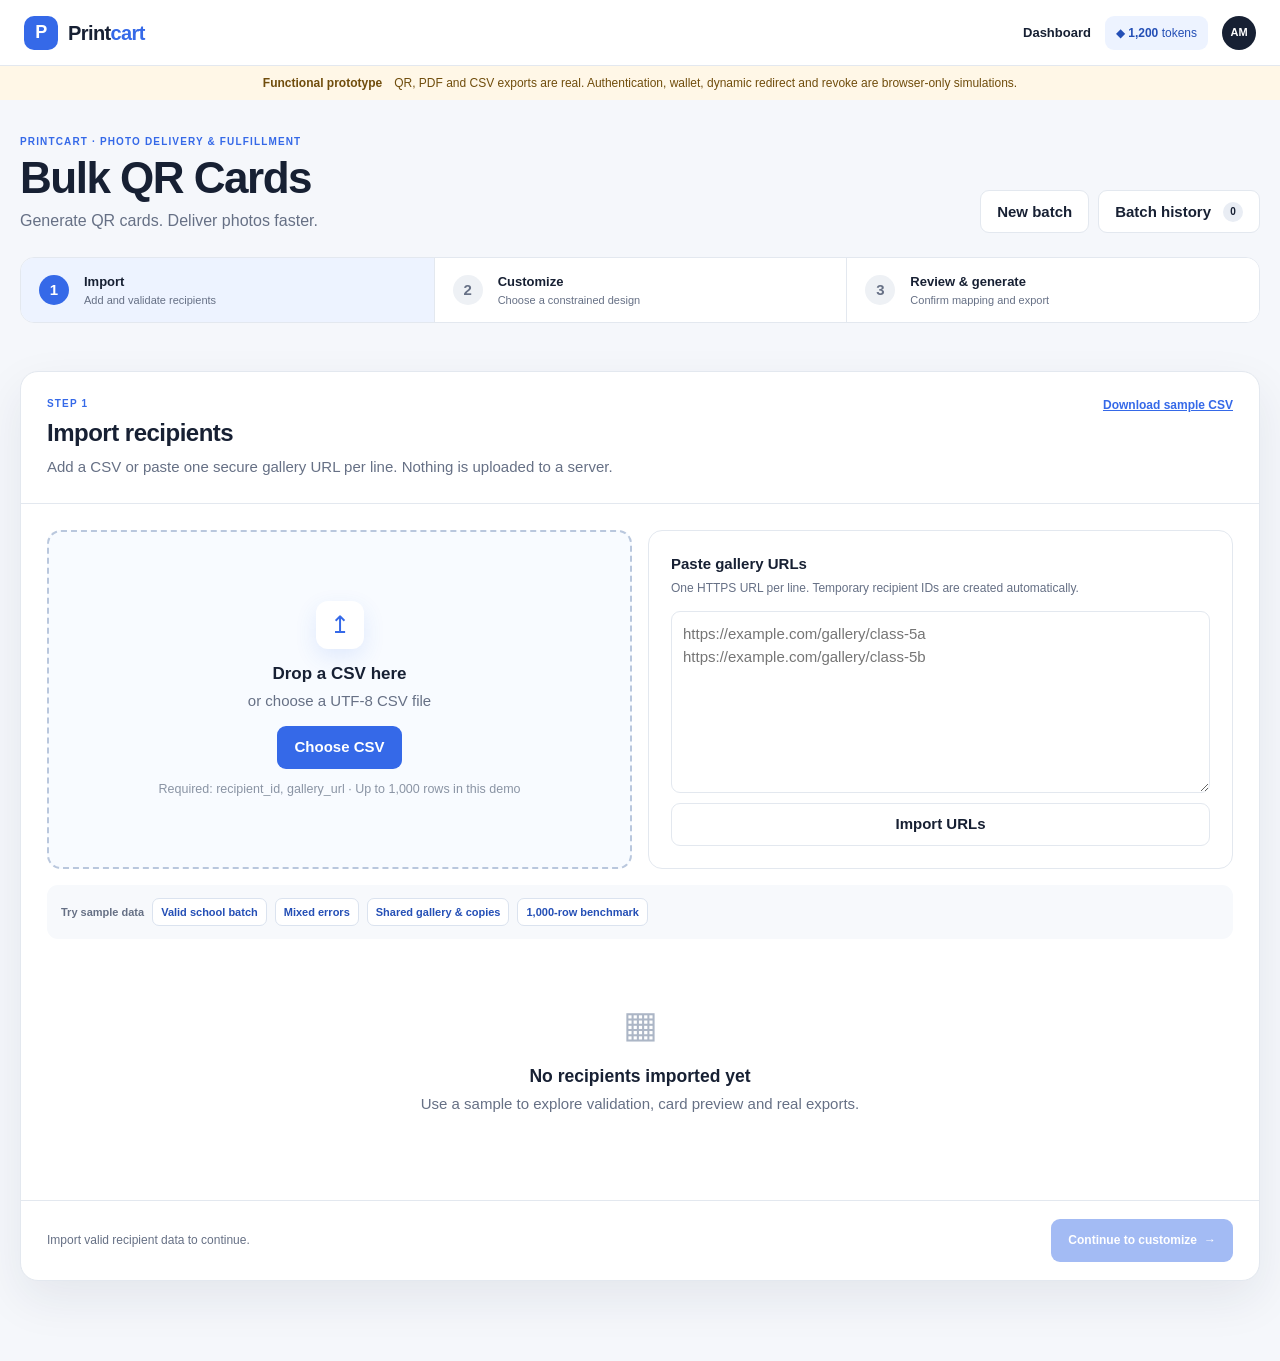
==== bulk-qr-cards/index.html @ 713bd56d "Fix P0 bulk QR export integrity and recovery" ====
<!doctype html>
<html lang="en">
<head>
  <meta charset="utf-8">
  <meta name="viewport" content="width=device-width, initial-scale=1">
  <meta name="description" content="Printcart Bulk QR Cards functional HTML prototype for product usability review.">
  <meta name="robots" content="noindex,nofollow">
  <title>Bulk QR Cards · Printcart</title>
  <link rel="stylesheet" href="app.css">
  <script defer src="vendor/qrcode.js"></script>
  <script defer src="vendor/jspdf.umd.min.js"></script>
  <script defer src="app.js"></script>
</head>
<body>
  <a class="skip-link" href="#workspace">Skip to workspace</a>
  <header class="app-header">
    <a class="brand" href="#" aria-label="Printcart home"><span class="brand-mark">P</span><span>Print<span>cart</span></span></a>
    <nav aria-label="Account navigation">
      <a href="#" class="header-link" id="dashboardLink">Dashboard</a>
      <button class="wallet" id="walletBtn" type="button" aria-describedby="walletHelp"><span aria-hidden="true">◆</span> <strong>1,200</strong> tokens</button>
      <span id="walletHelp" class="sr-only">Demo balance. No tokens are deducted in this prototype.</span>
      <button class="avatar" type="button" aria-label="Demo Printcart account">AM</button>
    </nav>
  </header>

  <div class="demo-banner" role="note"><strong>Functional prototype</strong><span>QR, PDF and CSV exports are real. Authentication, wallet, dynamic redirect and revoke are browser-only simulations.</span></div>

  <main id="workspace" class="page-shell">
    <section class="hero" aria-labelledby="pageTitle">
      <div><p class="eyebrow">PRINTCART · PHOTO DELIVERY &amp; FULFILLMENT</p><h1 id="pageTitle">Bulk QR Cards</h1><p class="tagline">Generate QR cards. Deliver photos faster.</p></div>
      <div class="hero-actions"><button class="btn secondary" id="newBatchBtn" type="button">New batch</button><button class="btn secondary" id="historyBtn" type="button">Batch history <span class="count-badge" id="historyCount">0</span></button></div>
    </section>

    <ol class="stepper" aria-label="Batch workflow">
      <li class="active" data-step="1"><button type="button"><span>1</span><strong>Import</strong><small>Add and validate recipients</small></button></li>
      <li data-step="2"><button type="button"><span>2</span><strong>Customize</strong><small>Choose a constrained design</small></button></li>
      <li data-step="3"><button type="button"><span>3</span><strong>Review &amp; generate</strong><small>Confirm mapping and export</small></button></li>
    </ol>

    <div id="globalStatus" class="status-line" role="status" aria-live="polite"></div>

    <section class="workspace-card" data-panel="1" aria-labelledby="importTitle">
      <div class="section-heading"><div><p class="step-label">STEP 1</p><h2 id="importTitle">Import recipients</h2><p>Add a CSV or paste one secure gallery URL per line. Nothing is uploaded to a server.</p></div><a class="text-link" href="sample_valid.csv" download>Download sample CSV</a></div>

      <div class="import-grid">
        <div class="drop-zone" id="dropZone" tabindex="0" role="button" aria-controls="csvInput" aria-describedby="dropHelp">
          <input id="csvInput" type="file" accept=".csv,text/csv" class="sr-only">
          <span class="upload-icon" aria-hidden="true">↥</span><h3>Drop a CSV here</h3><p id="dropHelp">or choose a UTF-8 CSV file</p><button class="btn primary" id="browseBtn" type="button">Choose CSV</button><small>Required: recipient_id, gallery_url · Up to 1,000 rows in this demo</small>
        </div>
        <div class="paste-box"><label for="urlPaste"><strong>Paste gallery URLs</strong><span>One HTTPS URL per line. Temporary recipient IDs are created automatically.</span></label><textarea id="urlPaste" rows="7" placeholder="https://example.com/gallery/class-5a&#10;https://example.com/gallery/class-5b"></textarea><button class="btn secondary" id="pasteImportBtn" type="button">Import URLs</button></div>
      </div>

      <div class="sample-strip"><span>Try sample data</span><button type="button" data-sample="valid">Valid school batch</button><button type="button" data-sample="errors">Mixed errors</button><button type="button" data-sample="shared">Shared gallery &amp; copies</button><button type="button" data-sample="stress">1,000-row benchmark</button></div>

      <div class="empty-state" id="emptyState"><span aria-hidden="true">▦</span><h3>No recipients imported yet</h3><p>Use a sample to explore validation, card preview and real exports.</p></div>

      <div id="dataArea" hidden>
        <div class="validation-summary" id="validationSummary"></div>
        <div class="table-toolbar"><div class="filter-tabs" role="group" aria-label="Filter recipients"><button class="active" type="button" data-filter="all">All <span id="allCount">0</span></button><button type="button" data-filter="valid">Valid <span id="validCount">0</span></button><button type="button" data-filter="error">Errors <span id="errorCount">0</span></button></div><div><button class="btn compact secondary" id="addRowBtn" type="button">Add row</button><button class="btn compact secondary" id="errorsCsvBtn" type="button" disabled>Download errors CSV</button></div></div>
        <div class="table-scroll"><table class="data-table"><thead><tr><th scope="col">Row</th><th scope="col">Recipient ID</th><th scope="col">Gallery URL</th><th scope="col">Name / group</th><th scope="col">Label</th><th scope="col">Copies</th><th scope="col">Sort</th><th scope="col">Status</th><th scope="col"><span class="sr-only">Actions</span></th></tr></thead><tbody id="recipientRows"></tbody></table></div>
        <p class="table-note" id="rowLimitNote"></p>
      </div>
      <div class="section-actions"><span id="importGate">Import valid recipient data to continue.</span><button class="btn primary" id="toCustomizeBtn" type="button" disabled>Continue to customize <span aria-hidden="true">→</span></button></div>
    </section>

    <section class="workspace-card" data-panel="2" aria-labelledby="customizeTitle" hidden>
      <div class="section-heading"><div><p class="step-label">STEP 2</p><h2 id="customizeTitle">Customize your cards</h2><p>Brand the card while the QR size and four-module quiet zone stay protected.</p></div><button class="text-link" type="button" data-back="1">← Back to import</button></div>
      <div class="customize-layout">
        <div class="controls-column">
          <fieldset><legend>Template</legend><div class="template-grid"><label class="template-option selected"><input type="radio" name="template" value="minimal" checked><span class="template-thumb minimal-thumb">PHOTO<br><b>GALLERY</b><i></i></span><strong>Minimal</strong><small>Clean and universal</small></label><label class="template-option"><input type="radio" name="template" value="branded"><span class="template-thumb branded-thumb"><em>YOUR STUDIO</em><i></i></span><strong>Studio Branded</strong><small>Stronger identity</small></label><label class="template-option"><input type="radio" name="template" value="school"><span class="template-thumb school-thumb"><em>PICTURE DAY</em><i></i></span><strong>School</strong><small>Recipient-first layout</small></label></div></fieldset>
          <div class="form-grid"><label>Studio name<input id="studioName" type="text" maxlength="60" value="Northlight Studio"></label><label>Default card label<input id="defaultLabel" type="text" maxlength="90" value="Scan to view your photos"></label><label>Accent color<input id="accentColor" type="color" value="#3569e8"></label><label>Studio logo<input id="logoInput" type="file" accept="image/png,image/jpeg,image/webp,image/svg+xml"><small>Demo only · shown in preview and PDF</small></label></div>
          <fieldset><legend>Print setup</legend><div class="form-grid"><label>Paper size<select id="paperSize"><option value="a4">A4 · 210 × 297 mm</option><option value="letter">US Letter · 8.5 × 11 in</option></select></label><label>Card grid<select id="gridPreset"><option value="2x4">2 × 4 · 8 cards/page</option><option value="2x5">2 × 5 · 10 cards/page</option><option value="3x4">3 × 4 · 12 cards/page</option></select></label></div></fieldset>
          <div class="safety-note"><span aria-hidden="true">⌁</span><div><strong>QR safety zone locked</strong><p>Black-on-white QR, no decorative overlay, with at least four modules of quiet space.</p></div></div>
        </div>
        <aside class="preview-panel"><div class="preview-heading"><div><span>LIVE CARD PREVIEW</span><strong id="previewIdentity">First valid recipient</strong></div><button class="text-link" id="nextPreviewBtn" type="button">Next recipient</button></div><div id="cardPreview" class="qr-card template-minimal"><div class="card-accent"></div><div class="studio-lockup"><img id="logoPreview" alt="" hidden><span class="studio-mark" aria-hidden="true">N</span><strong id="studioPreview">Northlight Studio</strong></div><div class="card-copy"><p id="cardKicker">PHOTO GALLERY</p><h3 id="cardLabelPreview">Scan to view your photos</h3><p id="recipientPreview">Recipient name</p></div><div class="qr-lock"><canvas id="qrCanvas" width="220" height="220" aria-label="Scannable QR code preview"></canvas></div><p class="scan-copy">SCAN TO OPEN GALLERY</p><div class="quiet-zone-badge">4-module quiet zone</div></div><p class="preview-url" id="previewUrl"></p><div class="warning-inline" id="longLabelWarning" hidden><strong>Long-label check</strong><span>This label may wrap too tightly. Shorten it before export.</span></div></aside>
      </div>
      <div class="section-actions"><span>Changes update the real QR preview immediately.</span><button class="btn primary" id="toReviewBtn" type="button">Review batch <span aria-hidden="true">→</span></button></div>
    </section>

    <section class="workspace-card" data-panel="3" aria-labelledby="reviewTitle" hidden>
      <div class="section-heading"><div><p class="step-label">STEP 3</p><h2 id="reviewTitle">Review and generate</h2><p>Check recipient mapping, card edges and physical sheet positions before exporting.</p></div><button class="text-link" type="button" data-back="2">← Back to customize</button></div>
      <div class="review-layout">
        <div class="review-preview"><div class="preview-tabs" role="tablist"><button id="cardTab" role="tab" aria-selected="true" aria-controls="cardReviewPanel">Card preview</button><button id="sheetTab" role="tab" aria-selected="false" aria-controls="sheetReviewPanel">Print sheet</button></div><div id="cardReviewPanel" role="tabpanel" aria-labelledby="cardTab"><div class="review-tools"><label>Check card<select id="reviewRecipient"><option value="first">First recipient</option><option value="last">Last recipient</option><option value="longest">Longest label</option></select></label><span id="reviewPosition"></span></div><div id="reviewCardHost"></div></div><div id="sheetReviewPanel" role="tabpanel" aria-labelledby="sheetTab" hidden><div class="review-tools"><label>Preview page<select id="pageSelect"></select></label><span id="sheetPosition"></span></div><div class="paper-stage"><div id="paperPreview" class="paper a4"></div></div></div></div>
        <aside class="summary-panel"><h3>Batch summary</h3><dl><div><dt>Valid recipients</dt><dd id="summaryRecipients">0</dd></div><div><dt>Physical cards</dt><dd id="summaryCards">0</dd></div><div><dt>Pages</dt><dd id="summaryPages">0</dd></div><div><dt>Paper / grid</dt><dd id="summaryPaper">A4 · 2 × 4</dd></div><div><dt>Blocking errors</dt><dd id="summaryErrors">0</dd></div></dl><div class="mapping-check"><strong><span aria-hidden="true">✓</span> Mapping position check</strong><p>PDF and CSV use one shared layout calculation for page, row and column.</p></div><div class="price-box"><span>Estimated export cost</span><strong id="tokenEstimate">25 demo tokens</strong><small>Preview and validation are free. No real tokens are deducted.</small></div><label class="confirm-check"><input id="confirmMapping" type="checkbox"><span>I reviewed the output and recipient mapping.</span></label><button class="btn primary full" id="generateBtn" type="button" disabled>Generate PDF &amp; mapping</button><button class="btn secondary full" id="insufficientBtn" type="button">Simulate insufficient balance</button></aside>
      </div>
    </section>

    <section class="workspace-card" id="resultPanel" aria-labelledby="resultTitle" hidden>
      <div class="success-hero"><span aria-hidden="true">✓</span><div><p class="step-label">EXPORT COMPLETED</p><h2 id="resultTitle">Your QR cards are ready</h2><p id="resultMeta"></p></div></div><div class="result-actions"><button class="btn primary" id="downloadPdfBtn" type="button">Download print PDF</button><button class="btn secondary" id="downloadMappingBtn" type="button">Download mapping CSV</button><button class="btn secondary" id="reprintBtn" type="button">Reprint same export</button><button class="btn secondary" id="viewHistoryBtn" type="button">View batch history</button></div><div class="result-note"><strong>Direct URL prototype limitation</strong><p>The printed QR contains the gallery URL itself. Changing or revoking a card in browser storage cannot change an already printed QR. Production requires an opaque Printcart <code>/q/{token}</code> redirect service.</p></div>
    </section>

    <section class="workspace-card" id="historyPanel" aria-labelledby="historyTitle" hidden>
      <div class="section-heading"><div><p class="step-label">LOCAL DEMO DATA</p><h2 id="historyTitle">Batch history</h2><p>Saved only in this browser. Dynamic destination, revoke and audit behavior require backend enforcement in production.</p></div><button class="text-link" id="closeHistoryBtn" type="button">Close history</button></div><div id="historyEmpty" class="empty-state"><span aria-hidden="true">◷</span><h3>No generated batches</h3><p>Complete an export to create a browser-local history record.</p></div><div id="historyList" class="history-list"></div><div id="historyDetail" hidden></div>
    </section>
  </main>

  <dialog id="generateDialog"><form method="dialog" class="dialog-card"><button class="dialog-close" id="dialogCloseBtn" type="button" aria-label="Close">×</button><p class="step-label">SIMULATED COST CONFIRMATION</p><h2>Generate this batch?</h2><dl><div><dt>Physical cards</dt><dd id="dialogCards">0</dd></div><div><dt>Estimated cost</dt><dd id="dialogCost">25 demo tokens</dd></div><div><dt>Demo wallet</dt><dd>1,200 tokens</dd></div></dl><p>No token is charged. Production must call an idempotent wallet ledger only after explicit confirmation.</p><div class="generation-progress" id="generationProgress" aria-live="polite" hidden><div><strong id="progressLabel">Preparing export…</strong><span id="progressCount">0 / 0</span></div><progress id="progressBar" max="1" value="0"></progress></div><p class="dialog-error" id="dialogError" role="alert" aria-live="assertive" hidden></p><div class="dialog-actions"><button class="btn secondary" id="cancelGenerateBtn" type="button">Cancel</button><button class="btn primary" id="confirmGenerateBtn" value="default" type="button">Confirm &amp; generate</button></div></form></dialog>

  <dialog id="walletDialog"><form method="dialog" class="dialog-card"><button class="dialog-close" value="cancel" aria-label="Close">×</button><p class="step-label">DEMO ONLY</p><h2>Shared Token Wallet</h2><p>This balance is a visual placeholder for the existing Printcart wallet. The prototype never deducts tokens.</p><button class="btn primary full" value="cancel">Got it</button></form></dialog>
  <div class="toast" id="toast" role="status" aria-live="polite"></div>
</body>
</html>
---- bulk-qr-cards/app.css ----
:root{--blue:#3569e8;--blue-dark:#244fb6;--blue-soft:#edf3ff;--ink:#172033;--muted:#667085;--line:#e3e8ef;--canvas:#f5f7fb;--white:#fff;--green:#16794f;--green-soft:#eaf8f1;--amber:#96630c;--amber-soft:#fff7e6;--red:#b33b43;--red-soft:#fff0f1;--shadow:0 18px 48px rgba(24,36,59,.08);--radius:18px;--font:Inter,"Segoe UI",Arial,sans-serif}
*{box-sizing:border-box}html{scroll-behavior:smooth}body{margin:0;background:var(--canvas);color:var(--ink);font:15px/1.5 var(--font);-webkit-font-smoothing:antialiased}button,input,select,textarea{font:inherit}button{cursor:pointer}button:disabled{cursor:not-allowed;opacity:.45}a{color:inherit}h1,h2,h3,p{margin:0}fieldset{margin:0;padding:0;border:0}legend{margin-bottom:12px;font-size:13px;font-weight:800}.sr-only{position:absolute;width:1px;height:1px;padding:0;margin:-1px;overflow:hidden;clip:rect(0,0,0,0);white-space:nowrap;border:0}[hidden]{display:none!important}:focus-visible{outline:3px solid rgba(53,105,232,.3);outline-offset:3px}.skip-link{position:fixed;left:14px;top:-50px;z-index:100;padding:10px 14px;border-radius:8px;background:#111;color:#fff}.skip-link:focus{top:14px}
.app-header{height:66px;display:flex;align-items:center;justify-content:space-between;padding:0 max(24px,calc((100vw - 1380px)/2));border-bottom:1px solid var(--line);background:#fff}.brand{display:flex;align-items:center;gap:10px;text-decoration:none;font-size:20px;font-weight:850;letter-spacing:-.6px}.brand>span:last-child span{color:var(--blue)}.brand-mark{display:grid;place-items:center;width:34px;height:34px;border-radius:10px;background:var(--blue);color:#fff;font-size:18px}.app-header nav{display:flex;align-items:center;gap:14px}.header-link{font-size:13px;font-weight:700;text-decoration:none}.wallet{padding:8px 11px;border:0;border-radius:9px;background:var(--blue-soft);color:var(--blue-dark);font-size:12px}.avatar{display:grid;place-items:center;width:34px;height:34px;border:0;border-radius:50%;background:var(--ink);color:#fff;font-size:11px;font-weight:800}.demo-banner{display:flex;justify-content:center;gap:12px;padding:8px 20px;background:#fff7e7;color:#704d0c;font-size:12px}.demo-banner strong{white-space:nowrap}.page-shell{width:min(1380px,calc(100% - 40px));margin:0 auto;padding:34px 0 80px}.hero{display:flex;align-items:flex-end;justify-content:space-between;gap:24px;margin-bottom:24px}.eyebrow,.step-label{color:var(--blue);font-size:10px;font-weight:850;letter-spacing:1.15px}.hero h1{margin-top:5px;font-size:clamp(30px,4vw,44px);line-height:1.1;letter-spacing:-1.5px}.tagline{margin-top:7px;color:var(--muted);font-size:16px}.hero-actions{display:flex;gap:9px}.count-badge{display:inline-grid;place-items:center;min-width:20px;height:20px;margin-left:5px;padding:0 5px;border-radius:10px;background:#e9edf4;font-size:10px}
.stepper{display:grid;grid-template-columns:repeat(3,1fr);gap:0;margin:0 0 18px;padding:0;overflow:hidden;border:1px solid var(--line);border-radius:14px;background:#fff;list-style:none}.stepper li{position:relative}.stepper li+li{border-left:1px solid var(--line)}.stepper button{width:100%;display:grid;grid-template-columns:34px 1fr;grid-template-rows:auto auto;column-gap:11px;padding:14px 18px;border:0;background:#fff;text-align:left;color:var(--muted)}.stepper button>span{grid-row:1/3;align-self:center;display:grid;place-items:center;width:30px;height:30px;border-radius:50%;background:#eef1f5;font-weight:850}.stepper strong{color:var(--ink);font-size:13px}.stepper small{font-size:11px}.stepper li.active button{background:var(--blue-soft)}.stepper li.active button>span{background:var(--blue);color:#fff}.stepper li.complete button>span{background:var(--green);color:#fff}.status-line{min-height:22px;margin-bottom:8px;color:var(--muted);font-size:12px}.workspace-card{overflow:hidden;border:1px solid var(--line);border-radius:var(--radius);background:#fff;box-shadow:var(--shadow)}.section-heading{display:flex;align-items:flex-start;justify-content:space-between;gap:24px;padding:24px 26px;border-bottom:1px solid var(--line)}.section-heading h2{margin:4px 0 5px;font-size:24px;letter-spacing:-.5px}.section-heading p:last-child{color:var(--muted)}.text-link{padding:0;border:0;background:transparent;color:var(--blue);font-size:12px;font-weight:750;white-space:nowrap}.btn{display:inline-flex;align-items:center;justify-content:center;gap:7px;min-height:43px;padding:9px 16px;border:1px solid transparent;border-radius:9px;font-weight:760}.btn.primary{background:var(--blue);color:#fff}.btn.primary:hover{background:var(--blue-dark)}.btn.secondary{border-color:var(--line);background:#fff;color:var(--ink)}.btn.secondary:hover{background:#f8fafc}.btn.compact{min-height:34px;padding:6px 10px;font-size:11px}.btn.full{width:100%;margin-top:10px}.section-actions{display:flex;align-items:center;justify-content:space-between;gap:18px;margin-top:26px;padding:18px 26px;border-top:1px solid var(--line);color:var(--muted);font-size:12px}
.import-grid{display:grid;grid-template-columns:1fr 1fr;gap:16px;padding:26px 26px 16px}.drop-zone{min-height:245px;display:flex;flex-direction:column;align-items:center;justify-content:center;padding:24px;border:2px dashed #b9c7dd;border-radius:14px;background:#f8fbff;text-align:center;transition:.2s}.drop-zone.drag{border-color:var(--blue);background:var(--blue-soft)}.upload-icon{display:grid;place-items:center;width:48px;height:48px;margin-bottom:12px;border-radius:12px;background:#fff;color:var(--blue);box-shadow:0 8px 22px rgba(53,105,232,.12);font-size:24px}.drop-zone h3{font-size:17px}.drop-zone p{margin:4px 0 13px;color:var(--muted)}.drop-zone small{margin-top:11px;color:#8a94a4}.paste-box{display:flex;flex-direction:column;padding:22px;border:1px solid var(--line);border-radius:14px}.paste-box label strong,.paste-box label span{display:block}.paste-box label span{margin-top:4px;color:var(--muted);font-size:12px}.paste-box textarea{width:100%;flex:1;min-height:130px;margin:14px 0 10px;padding:11px;border:1px solid var(--line);border-radius:9px;resize:vertical}.sample-strip{display:flex;align-items:center;gap:8px;flex-wrap:wrap;margin:0 26px;padding:13px 14px;border-radius:11px;background:#f7f9fc;color:var(--muted);font-size:11px}.sample-strip span{font-weight:800}.sample-strip button{padding:5px 8px;border:1px solid #dbe3ef;border-radius:7px;background:#fff;color:var(--blue-dark);font-weight:700}.empty-state{padding:58px 24px;text-align:center;color:var(--muted)}.empty-state>span{display:block;font-size:37px;color:#acb6c6}.empty-state h3{margin-top:10px;color:var(--ink)}.empty-state p{margin-top:4px}.validation-summary{display:grid;grid-template-columns:repeat(4,1fr);gap:10px;padding:24px 26px 12px}.summary-tile{padding:13px 15px;border:1px solid var(--line);border-radius:11px}.summary-tile span{display:block;color:var(--muted);font-size:10px;text-transform:uppercase;font-weight:800;letter-spacing:.6px}.summary-tile strong{display:block;margin-top:2px;font-size:21px}.summary-tile.good strong{color:var(--green)}.summary-tile.bad strong{color:var(--red)}.table-toolbar{display:flex;align-items:center;justify-content:space-between;gap:15px;padding:10px 26px}.filter-tabs{display:flex;padding:3px;border-radius:9px;background:#eef2f7}.filter-tabs button{padding:6px 9px;border:0;border-radius:7px;background:transparent;color:var(--muted);font-size:11px;font-weight:750}.filter-tabs button.active{background:#fff;color:var(--ink);box-shadow:0 2px 8px rgba(25,36,58,.08)}.table-scroll{margin:0 26px;overflow:auto;border:1px solid var(--line);border-radius:11px}.data-table{width:100%;min-width:1120px;border-collapse:collapse}.data-table th,.data-table td{padding:9px 10px;border-bottom:1px solid var(--line);text-align:left;vertical-align:top}.data-table th{background:#fafbfc;color:#7c8797;font-size:9px;text-transform:uppercase;letter-spacing:.6px}.data-table td{font-size:11px}.data-table tr:last-child td{border-bottom:0}.data-table input{width:100%;min-width:64px;padding:7px;border:1px solid transparent;border-radius:6px;background:transparent}.data-table input:hover,.data-table input:focus{border-color:#c9d5e6;background:#fff}.data-table input.invalid{border-color:#e8a4a8;background:var(--red-soft)}.cell-error{display:block;margin:3px 6px 0;color:var(--red);font-size:9px}.row-number{color:#8b95a4}.row-name{display:grid;gap:5px}.status-badge{display:inline-flex;align-items:center;gap:4px;padding:4px 7px;border-radius:20px;font-size:9px;font-weight:850}.status-badge.valid{background:var(--green-soft);color:var(--green)}.status-badge.error{background:var(--red-soft);color:var(--red)}.icon-btn{width:30px;height:30px;border:0;border-radius:7px;background:transparent;color:#7d8797}.icon-btn:hover{background:var(--red-soft);color:var(--red)}.table-note{padding:9px 26px 0;color:var(--muted);font-size:10px}
.customize-layout{display:grid;grid-template-columns:minmax(0,1.08fr) minmax(360px,.92fr);gap:30px;padding:26px}.controls-column{display:grid;gap:28px}.template-grid{display:grid;grid-template-columns:repeat(3,1fr);gap:10px}.template-option{display:flex;flex-direction:column;padding:10px;border:2px solid var(--line);border-radius:12px;cursor:pointer}.template-option:has(input:checked),.template-option.selected{border-color:var(--blue);background:var(--blue-soft)}.template-option input{position:absolute;opacity:0}.template-option strong{margin-top:9px;font-size:12px}.template-option small{color:var(--muted);font-size:10px}.template-thumb{position:relative;height:94px;overflow:hidden;padding:14px;border-radius:7px;background:#fff;box-shadow:inset 0 0 0 1px #dfe5ed;font-size:10px;letter-spacing:1px}.template-thumb i{position:absolute;right:12px;bottom:12px;width:38px;height:38px;background:repeating-conic-gradient(#111 0 25%,#fff 0 50%) 0/8px 8px}.branded-thumb{background:#1c2d4d;color:#fff}.branded-thumb:before{content:"";position:absolute;inset:0 auto 0 0;width:7px;background:#3569e8}.school-thumb{background:#fff5da;color:#253150}.school-thumb:before{content:"2026";position:absolute;right:12px;top:12px;font-weight:850}.form-grid{display:grid;grid-template-columns:1fr 1fr;gap:13px}.form-grid label{display:flex;flex-direction:column;gap:6px;color:#596579;font-size:11px;font-weight:750}.form-grid input:not([type=color]),.form-grid select{width:100%;height:41px;padding:8px 10px;border:1px solid var(--line);border-radius:8px;background:#fff}.form-grid input[type=color]{width:100%;height:41px;padding:3px;border:1px solid var(--line);border-radius:8px;background:#fff}.form-grid input[type=file]{padding:8px 0;font-size:10px}.form-grid small{font-weight:500}.safety-note{display:flex;gap:11px;padding:13px;border:1px solid #cbd9f0;border-radius:10px;background:var(--blue-soft)}.safety-note>span{color:var(--blue);font-size:22px}.safety-note strong{font-size:12px}.safety-note p{margin-top:2px;color:var(--muted);font-size:10px}.preview-panel{padding:16px;border:1px solid var(--line);border-radius:14px;background:#f6f8fb}.preview-heading{display:flex;justify-content:space-between;align-items:center;margin-bottom:14px}.preview-heading span,.preview-heading strong{display:block}.preview-heading span{color:var(--muted);font-size:9px;font-weight:800;letter-spacing:.7px}.preview-heading strong{margin-top:2px;font-size:12px}.qr-card{--accent:#3569e8;position:relative;width:min(100%,480px);aspect-ratio:1.58;margin:auto;overflow:hidden;border:1px solid #dce2ea;border-radius:9px;background:#fff;box-shadow:0 14px 34px rgba(25,38,63,.12)}.card-accent{position:absolute;background:var(--accent)}.studio-lockup{position:absolute;left:7%;top:8%;display:flex;align-items:center;gap:7px;max-width:53%}.studio-lockup img,.studio-mark{width:24px;height:24px;object-fit:contain}.studio-mark{display:grid;place-items:center;border-radius:7px;background:var(--accent);color:#fff;font-size:10px}.studio-lockup strong{overflow:hidden;text-overflow:ellipsis;white-space:nowrap;font-size:10px}.card-copy{position:absolute;left:7%;top:35%;width:50%}.card-copy>p:first-child{color:var(--accent);font-size:7px;font-weight:850;letter-spacing:1.3px}.card-copy h3{margin-top:7px;font-size:clamp(13px,2vw,20px);line-height:1.12;letter-spacing:-.4px}.card-copy>p:last-child{margin-top:9px;color:var(--muted);font-size:9px}.qr-lock{position:absolute;right:6%;top:20%;display:grid;place-items:center;width:31%;aspect-ratio:1;padding:5%;background:#fff}.qr-lock canvas{width:100%!important;height:100%!important}.scan-copy{position:absolute;right:6%;top:73%;width:31%;text-align:center;font-size:6px;font-weight:850;letter-spacing:.8px}.quiet-zone-badge{position:absolute;right:6%;bottom:5%;padding:3px 6px;border-radius:4px;background:#edf1f6;color:#667085;font-size:6px}.template-minimal .card-accent{left:0;bottom:0;width:100%;height:5px}.template-branded{background:#172844;color:#fff}.template-branded .card-accent{left:0;top:0;width:8px;height:100%}.template-branded .studio-mark{background:#fff;color:var(--accent)}.template-branded .card-copy>p:last-child{color:#c3ccdc}.template-branded .quiet-zone-badge{background:#263a5e;color:#d7dfec}.template-school{background:#fff8e7}.template-school .card-accent{left:0;top:0;width:100%;height:8px}.template-school:after{content:"PICTURE DAY · 2026";position:absolute;left:7%;bottom:8%;color:var(--accent);font-size:7px;font-weight:850;letter-spacing:1px}.preview-url{max-width:480px;margin:10px auto 0;overflow:hidden;text-overflow:ellipsis;white-space:nowrap;color:var(--muted);font-size:9px;text-align:center}.warning-inline{display:flex;gap:8px;max-width:480px;margin:10px auto 0;padding:9px;border-radius:8px;background:var(--amber-soft);color:var(--amber);font-size:10px}.warning-inline strong{white-space:nowrap}
.review-layout{display:grid;grid-template-columns:minmax(0,1.35fr) minmax(300px,.65fr);gap:22px;padding:26px}.review-preview{min-width:0;border:1px solid var(--line);border-radius:14px}.preview-tabs{display:flex;border-bottom:1px solid var(--line)}.preview-tabs button{padding:13px 16px;border:0;border-bottom:2px solid transparent;background:#fff;color:var(--muted);font-size:12px;font-weight:750}.preview-tabs button[aria-selected=true]{border-color:var(--blue);color:var(--blue)}.review-tools{display:flex;align-items:center;justify-content:space-between;gap:15px;padding:13px 16px;background:#fafbfc;color:var(--muted);font-size:10px}.review-tools label{display:flex;align-items:center;gap:8px;font-weight:750}.review-tools select{padding:6px 8px;border:1px solid var(--line);border-radius:7px;background:#fff}.review-preview .qr-card{width:min(500px,88%);margin:28px auto}.paper-stage{padding:20px;overflow:auto;background:#e9edf3}.paper{display:grid;gap:2%;width:min(620px,90%);margin:auto;padding:3%;background:#fff;box-shadow:0 10px 30px rgba(24,34,55,.17)}.paper.a4{aspect-ratio:210/297}.paper.letter{aspect-ratio:215.9/279.4}.paper-card{position:relative;overflow:hidden;border:1px dashed #9ca8b8;background:#fff}.paper-card strong{position:absolute;left:7%;top:15%;max-width:50%;font-size:6px;line-height:1.1}.paper-card canvas{position:absolute;right:7%;top:14%;width:34%!important;height:auto!important}.paper-card small{position:absolute;left:7%;bottom:12%;max-width:55%;overflow:hidden;text-overflow:ellipsis;white-space:nowrap;color:#7c8797;font-size:4px}.paper-card em{position:absolute;right:4px;bottom:3px;color:#8591a2;font-size:4px;font-style:normal}.summary-panel{padding:20px;border:1px solid var(--line);border-radius:14px;align-self:start}.summary-panel h3{font-size:16px}.summary-panel dl{margin:14px 0}.summary-panel dl div{display:flex;justify-content:space-between;gap:12px;padding:9px 0;border-bottom:1px solid var(--line)}.summary-panel dt{color:var(--muted);font-size:11px}.summary-panel dd{margin:0;font-size:11px;font-weight:800}.mapping-check{padding:11px;border-radius:9px;background:var(--green-soft);color:var(--green)}.mapping-check strong{font-size:11px}.mapping-check p{margin-top:3px;color:#497461;font-size:9px}.price-box{margin-top:11px;padding:13px;border:1px solid var(--line);border-radius:9px}.price-box span,.price-box strong,.price-box small{display:block}.price-box span{color:var(--muted);font-size:10px}.price-box strong{margin-top:3px}.price-box small{margin-top:3px;color:var(--muted);font-size:9px}.confirm-check{display:flex;gap:8px;margin-top:13px;color:#4f5c70;font-size:10px}.confirm-check input{margin-top:2px}
.success-hero{display:flex;align-items:center;gap:16px;padding:28px 30px;background:var(--green-soft)}.success-hero>span{display:grid;place-items:center;width:48px;height:48px;border-radius:50%;background:var(--green);color:#fff;font-size:23px}.success-hero h2{margin-top:4px}.success-hero p:last-child{margin-top:3px;color:#527463}.result-actions{display:flex;gap:9px;flex-wrap:wrap;padding:24px 30px}.result-note{margin:0 30px 28px;padding:13px;border-radius:9px;background:var(--amber-soft);color:var(--amber);font-size:11px}.result-note p{margin-top:3px}.history-list{display:grid;gap:10px;padding:24px}.history-item{display:grid;grid-template-columns:1.2fr repeat(3,.55fr) auto;align-items:center;gap:13px;padding:14px;border:1px solid var(--line);border-radius:11px}.history-item span,.history-item strong,.history-item small{display:block}.history-item small{color:var(--muted)}.history-item .status-badge{display:inline-flex;width:max-content;margin-top:5px}.history-actions{display:flex;gap:6px}.history-detail{margin:0 24px 24px;padding:18px;border:1px solid var(--line);border-radius:12px}.history-detail-head{display:flex;justify-content:space-between;gap:15px}.history-search{display:flex;gap:7px;margin:14px 0}.history-search input{flex:1;padding:8px 10px;border:1px solid var(--line);border-radius:8px}.card-record{display:grid;grid-template-columns:1fr 1.4fr auto;gap:10px;align-items:center;padding:10px;border-top:1px solid var(--line);font-size:10px}.card-record input{width:100%;padding:7px;border:1px solid var(--line);border-radius:7px}.record-actions{display:flex;gap:5px}.audit-list{margin:16px 0 0;padding:0;list-style:none}.audit-list li{padding:7px 0;border-top:1px solid var(--line);color:var(--muted);font-size:9px}
dialog{width:min(520px,calc(100% - 30px));padding:0;border:0;border-radius:16px;box-shadow:0 30px 90px rgba(10,20,40,.32)}dialog::backdrop{background:rgba(16,25,43,.55)}.dialog-card{position:relative;padding:25px}.dialog-card h2{margin:4px 0 7px}.dialog-card>p:not(.step-label){color:var(--muted)}.dialog-card>p.dialog-error{margin:14px 0 0;padding:11px 13px;border:1px solid #f2b8b5;border-radius:9px;background:#fff1f0;color:var(--red);font-weight:700}.dialog-close{position:absolute;right:13px;top:12px;width:32px;height:32px;border:0;border-radius:50%;background:#eef1f5;font-size:20px}.dialog-card dl{margin:18px 0}.dialog-card dl div{display:flex;justify-content:space-between;padding:9px 0;border-bottom:1px solid var(--line)}.dialog-card dd{margin:0;font-weight:800}.generation-progress{margin-top:16px;padding:12px 13px;border:1px solid #cbd9f0;border-radius:9px;background:var(--blue-soft)}.generation-progress div{display:flex;justify-content:space-between;gap:12px;color:var(--blue-dark);font-size:11px}.generation-progress progress{width:100%;height:8px;margin-top:9px;accent-color:var(--blue)}.dialog-actions{display:flex;justify-content:flex-end;gap:8px;margin-top:20px}.toast{position:fixed;left:50%;bottom:24px;z-index:200;transform:translate(-50%,20px);padding:10px 15px;border-radius:9px;background:var(--ink);color:#fff;box-shadow:0 10px 28px rgba(0,0,0,.25);opacity:0;pointer-events:none;transition:.2s;font-size:11px}.toast.show{opacity:1;transform:translate(-50%,0)}
@media(max-width:960px){.customize-layout,.review-layout{grid-template-columns:1fr}.preview-panel{order:-1}.validation-summary{grid-template-columns:repeat(2,1fr)}.history-item{grid-template-columns:1fr 1fr}.history-actions{grid-column:1/-1}.card-record{grid-template-columns:1fr}.demo-banner{align-items:flex-start}.stepper small{display:none}}
@media(max-width:700px){.app-header{padding:0 14px}.header-link{display:none}.page-shell{width:min(100% - 22px,1380px);padding-top:22px}.hero,.section-heading,.section-actions{align-items:stretch;flex-direction:column}.hero-actions{width:100%}.hero-actions .btn{flex:1}.stepper button{display:flex;align-items:center;padding:10px}.stepper strong{font-size:11px}.stepper small{display:none}.import-grid{grid-template-columns:1fr;padding:16px}.sample-strip,.table-scroll{margin-left:16px;margin-right:16px}.validation-summary,.table-toolbar{padding-left:16px;padding-right:16px}.table-toolbar{align-items:stretch;flex-direction:column}.customize-layout,.review-layout{padding:16px}.template-grid{grid-template-columns:1fr}.form-grid{grid-template-columns:1fr}.demo-banner span{display:none}.history-item{grid-template-columns:1fr}.review-tools{align-items:flex-start;flex-direction:column}.app-header nav{gap:7px}.wallet span{display:none}.section-actions{margin-top:14px}.result-actions{padding:18px}.result-actions .btn{width:100%}}
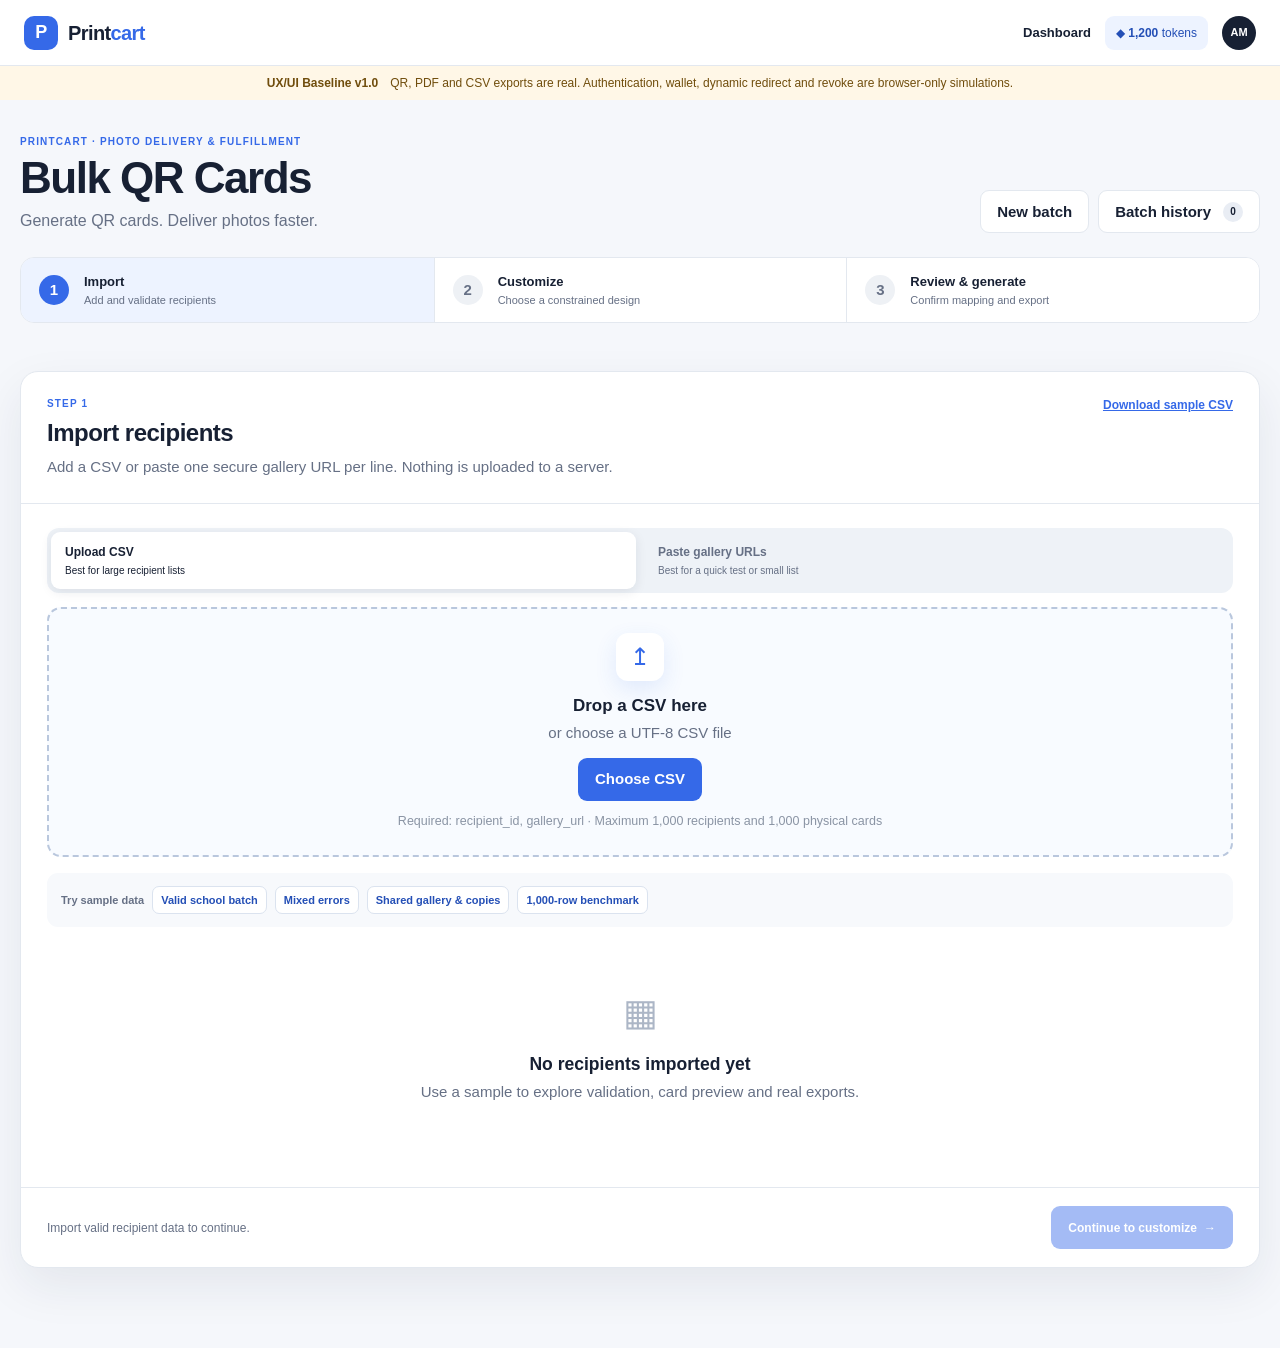
==== commit 6fedb4a1: "Lock Bulk QR Cards UX baseline v1.0" ====
--- a/bulk-qr-cards/index.html
+++ b/bulk-qr-cards/index.html
@@ -4,6 +4,7 @@
   <meta charset="utf-8">
   <meta name="viewport" content="width=device-width, initial-scale=1">
   <meta name="description" content="Printcart Bulk QR Cards functional HTML prototype for product usability review.">
+  <meta name="printcart-ux-baseline" content="1.0">
   <meta name="robots" content="noindex,nofollow">
   <title>Bulk QR Cards · Printcart</title>
   <link rel="stylesheet" href="app.css">
@@ -23,7 +24,7 @@
     </nav>
   </header>
 
-  <div class="demo-banner" role="note"><strong>Functional prototype</strong><span>QR, PDF and CSV exports are real. Authentication, wallet, dynamic redirect and revoke are browser-only simulations.</span></div>
+  <div class="demo-banner" role="note"><strong>UX/UI Baseline v1.0</strong><span>QR, PDF and CSV exports are real. Authentication, wallet, dynamic redirect and revoke are browser-only simulations.</span></div>
 
   <main id="workspace" class="page-shell">
     <section class="hero" aria-labelledby="pageTitle">
@@ -42,12 +43,13 @@
     <section class="workspace-card" data-panel="1" aria-labelledby="importTitle">
       <div class="section-heading"><div><p class="step-label">STEP 1</p><h2 id="importTitle">Import recipients</h2><p>Add a CSV or paste one secure gallery URL per line. Nothing is uploaded to a server.</p></div><a class="text-link" href="sample_valid.csv" download>Download sample CSV</a></div>
 
+      <div class="import-mode-switch" role="tablist" aria-label="Choose an import method"><button class="active" id="csvImportTab" type="button" role="tab" aria-selected="true" aria-controls="csvImportPanel" data-import-mode="csv"><strong>Upload CSV</strong><small>Best for large recipient lists</small></button><button id="urlImportTab" type="button" role="tab" aria-selected="false" aria-controls="urlImportPanel" data-import-mode="urls"><strong>Paste gallery URLs</strong><small>Best for a quick test or small list</small></button></div>
       <div class="import-grid">
-        <div class="drop-zone" id="dropZone" tabindex="0" role="button" aria-controls="csvInput" aria-describedby="dropHelp">
+        <div class="import-panel" id="csvImportPanel" role="tabpanel" aria-labelledby="csvImportTab" data-import-panel="csv"><div class="drop-zone" id="dropZone" tabindex="0" role="button" aria-controls="csvInput" aria-describedby="dropHelp">
           <input id="csvInput" type="file" accept=".csv,text/csv" class="sr-only">
-          <span class="upload-icon" aria-hidden="true">↥</span><h3>Drop a CSV here</h3><p id="dropHelp">or choose a UTF-8 CSV file</p><button class="btn primary" id="browseBtn" type="button">Choose CSV</button><small>Required: recipient_id, gallery_url · Up to 1,000 rows in this demo</small>
-        </div>
-        <div class="paste-box"><label for="urlPaste"><strong>Paste gallery URLs</strong><span>One HTTPS URL per line. Temporary recipient IDs are created automatically.</span></label><textarea id="urlPaste" rows="7" placeholder="https://example.com/gallery/class-5a&#10;https://example.com/gallery/class-5b"></textarea><button class="btn secondary" id="pasteImportBtn" type="button">Import URLs</button></div>
+          <span class="upload-icon" aria-hidden="true">↥</span><h3>Drop a CSV here</h3><p id="dropHelp">or choose a UTF-8 CSV file</p><button class="btn primary" id="browseBtn" type="button">Choose CSV</button><small>Required: recipient_id, gallery_url · Maximum 1,000 recipients and 1,000 physical cards</small>
+        </div></div>
+        <div class="paste-box" id="urlImportPanel" role="tabpanel" aria-labelledby="urlImportTab" data-import-panel="urls" hidden><label for="urlPaste"><strong>Paste gallery URLs</strong><span>One HTTPS URL per line. Temporary recipient IDs are created automatically.</span></label><textarea id="urlPaste" rows="7" placeholder="https://example.com/gallery/class-5a&#10;https://example.com/gallery/class-5b"></textarea><button class="btn secondary" id="pasteImportBtn" type="button">Import URLs</button></div>
       </div>
 
       <div class="sample-strip"><span>Try sample data</span><button type="button" data-sample="valid">Valid school batch</button><button type="button" data-sample="errors">Mixed errors</button><button type="button" data-sample="shared">Shared gallery &amp; copies</button><button type="button" data-sample="stress">1,000-row benchmark</button></div>
@@ -56,6 +58,7 @@
 
       <div id="dataArea" hidden>
         <div class="validation-summary" id="validationSummary"></div>
+        <div class="validation-callout" id="validationCallout" role="status"><div><strong id="validationTitle">Validation complete</strong><p id="validationMessage"></p></div><button class="btn compact secondary" id="showErrorsBtn" type="button">Review errors</button></div>
         <div class="table-toolbar"><div class="filter-tabs" role="group" aria-label="Filter recipients"><button class="active" type="button" data-filter="all">All <span id="allCount">0</span></button><button type="button" data-filter="valid">Valid <span id="validCount">0</span></button><button type="button" data-filter="error">Errors <span id="errorCount">0</span></button></div><div><button class="btn compact secondary" id="addRowBtn" type="button">Add row</button><button class="btn compact secondary" id="errorsCsvBtn" type="button" disabled>Download errors CSV</button></div></div>
         <div class="table-scroll"><table class="data-table"><thead><tr><th scope="col">Row</th><th scope="col">Recipient ID</th><th scope="col">Gallery URL</th><th scope="col">Name / group</th><th scope="col">Label</th><th scope="col">Copies</th><th scope="col">Sort</th><th scope="col">Status</th><th scope="col"><span class="sr-only">Actions</span></th></tr></thead><tbody id="recipientRows"></tbody></table></div>
         <p class="table-note" id="rowLimitNote"></p>
@@ -81,12 +84,12 @@
       <div class="section-heading"><div><p class="step-label">STEP 3</p><h2 id="reviewTitle">Review and generate</h2><p>Check recipient mapping, card edges and physical sheet positions before exporting.</p></div><button class="text-link" type="button" data-back="2">← Back to customize</button></div>
       <div class="review-layout">
         <div class="review-preview"><div class="preview-tabs" role="tablist"><button id="cardTab" role="tab" aria-selected="true" aria-controls="cardReviewPanel">Card preview</button><button id="sheetTab" role="tab" aria-selected="false" aria-controls="sheetReviewPanel">Print sheet</button></div><div id="cardReviewPanel" role="tabpanel" aria-labelledby="cardTab"><div class="review-tools"><label>Check card<select id="reviewRecipient"><option value="first">First recipient</option><option value="last">Last recipient</option><option value="longest">Longest label</option></select></label><span id="reviewPosition"></span></div><div id="reviewCardHost"></div></div><div id="sheetReviewPanel" role="tabpanel" aria-labelledby="sheetTab" hidden><div class="review-tools"><label>Preview page<select id="pageSelect"></select></label><span id="sheetPosition"></span></div><div class="paper-stage"><div id="paperPreview" class="paper a4"></div></div></div></div>
-        <aside class="summary-panel"><h3>Batch summary</h3><dl><div><dt>Valid recipients</dt><dd id="summaryRecipients">0</dd></div><div><dt>Physical cards</dt><dd id="summaryCards">0</dd></div><div><dt>Pages</dt><dd id="summaryPages">0</dd></div><div><dt>Paper / grid</dt><dd id="summaryPaper">A4 · 2 × 4</dd></div><div><dt>Blocking errors</dt><dd id="summaryErrors">0</dd></div></dl><div class="mapping-check"><strong><span aria-hidden="true">✓</span> Mapping position check</strong><p>PDF and CSV use one shared layout calculation for page, row and column.</p></div><div class="price-box"><span>Estimated export cost</span><strong id="tokenEstimate">25 demo tokens</strong><small>Preview and validation are free. No real tokens are deducted.</small></div><label class="confirm-check"><input id="confirmMapping" type="checkbox"><span>I reviewed the output and recipient mapping.</span></label><button class="btn primary full" id="generateBtn" type="button" disabled>Generate PDF &amp; mapping</button><button class="btn secondary full" id="insufficientBtn" type="button">Simulate insufficient balance</button></aside>
+        <aside class="summary-panel"><div class="summary-heading"><div><p class="step-label">READY TO EXPORT</p><h3>Batch summary</h3></div><span class="status-badge valid" id="reviewValidationStatus">✓ Validated</span></div><dl><div><dt>Valid recipients</dt><dd id="summaryRecipients">0</dd></div><div><dt>Physical cards</dt><dd id="summaryCards">0</dd></div><div><dt>Pages</dt><dd id="summaryPages">0</dd></div><div><dt>Paper / grid</dt><dd id="summaryPaper">A4 · 2 × 4</dd></div><div><dt>Blocking errors</dt><dd id="summaryErrors">0</dd></div></dl><div class="mapping-check"><strong><span aria-hidden="true">✓</span> Mapping position check</strong><p>PDF and CSV use one shared layout calculation for page, row and column.</p></div><div class="price-box"><span>Estimated export cost</span><strong id="tokenEstimate">25 demo tokens</strong><small>Preview and validation are free. No real tokens are deducted.</small></div><label class="confirm-check"><input id="confirmMapping" type="checkbox"><span>I reviewed the output and recipient mapping.</span></label><button class="btn primary full" id="generateBtn" type="button" disabled>Generate PDF &amp; mapping</button><button class="btn secondary full" id="insufficientBtn" type="button">Simulate insufficient balance</button></aside>
       </div>
     </section>
 
     <section class="workspace-card" id="resultPanel" aria-labelledby="resultTitle" hidden>
-      <div class="success-hero"><span aria-hidden="true">✓</span><div><p class="step-label">EXPORT COMPLETED</p><h2 id="resultTitle">Your QR cards are ready</h2><p id="resultMeta"></p></div></div><div class="result-actions"><button class="btn primary" id="downloadPdfBtn" type="button">Download print PDF</button><button class="btn secondary" id="downloadMappingBtn" type="button">Download mapping CSV</button><button class="btn secondary" id="reprintBtn" type="button">Reprint same export</button><button class="btn secondary" id="viewHistoryBtn" type="button">View batch history</button></div><div class="result-note"><strong>Direct URL prototype limitation</strong><p>The printed QR contains the gallery URL itself. Changing or revoking a card in browser storage cannot change an already printed QR. Production requires an opaque Printcart <code>/q/{token}</code> redirect service.</p></div>
+      <div class="success-hero"><span aria-hidden="true">✓</span><div><p class="step-label">EXPORT COMPLETED</p><h2 id="resultTitle">Your QR cards are ready</h2><p id="resultMeta"></p></div></div><div class="result-actions result-actions-primary"><button class="btn primary" id="downloadPdfBtn" type="button">Download print PDF</button><button class="btn secondary" id="downloadMappingBtn" type="button">Download mapping CSV</button><button class="btn secondary" id="viewHistoryBtn" type="button">View batch history</button></div><div class="result-secondary-actions"><button class="text-link" id="reprintBtn" type="button">Reprint same export</button><span>Uses the same locked export snapshot.</span></div><div class="result-note"><strong>Direct URL prototype limitation</strong><p>The printed QR contains the gallery URL itself. Changing or revoking a card in browser storage cannot change an already printed QR. Production requires an opaque Printcart <code>/q/{token}</code> redirect service.</p></div><section class="feedback-panel" id="feedbackPanel" aria-labelledby="feedbackTitle"><div><p class="step-label">OPTIONAL FEEDBACK</p><h3 id="feedbackTitle">How was your experience generating QR cards?</h3><p>Saved only in this browser for prototype review.</p></div><div class="feedback-stars" id="feedbackStars" role="radiogroup" aria-label="Experience rating"><button type="button" role="radio" aria-checked="false" data-rating="1" aria-label="1 star">★</button><button type="button" role="radio" aria-checked="false" data-rating="2" aria-label="2 stars">★</button><button type="button" role="radio" aria-checked="false" data-rating="3" aria-label="3 stars">★</button><button type="button" role="radio" aria-checked="false" data-rating="4" aria-label="4 stars">★</button><button type="button" role="radio" aria-checked="false" data-rating="5" aria-label="5 stars">★</button></div><label for="feedbackComment">Optional comment</label><textarea id="feedbackComment" rows="3" maxlength="500" placeholder="Tell us what made this task easier or harder."></textarea><div class="feedback-actions"><span id="feedbackStatus" role="status"></span><button class="btn compact secondary" id="submitFeedbackBtn" type="button" disabled>Submit feedback</button></div></section>
     </section>
 
     <section class="workspace-card" id="historyPanel" aria-labelledby="historyTitle" hidden>
--- a/bulk-qr-cards/app.css
+++ b/bulk-qr-cards/app.css
@@ -9,3 +9,7 @@
 dialog{width:min(520px,calc(100% - 30px));padding:0;border:0;border-radius:16px;box-shadow:0 30px 90px rgba(10,20,40,.32)}dialog::backdrop{background:rgba(16,25,43,.55)}.dialog-card{position:relative;padding:25px}.dialog-card h2{margin:4px 0 7px}.dialog-card>p:not(.step-label){color:var(--muted)}.dialog-card>p.dialog-error{margin:14px 0 0;padding:11px 13px;border:1px solid #f2b8b5;border-radius:9px;background:#fff1f0;color:var(--red);font-weight:700}.dialog-close{position:absolute;right:13px;top:12px;width:32px;height:32px;border:0;border-radius:50%;background:#eef1f5;font-size:20px}.dialog-card dl{margin:18px 0}.dialog-card dl div{display:flex;justify-content:space-between;padding:9px 0;border-bottom:1px solid var(--line)}.dialog-card dd{margin:0;font-weight:800}.generation-progress{margin-top:16px;padding:12px 13px;border:1px solid #cbd9f0;border-radius:9px;background:var(--blue-soft)}.generation-progress div{display:flex;justify-content:space-between;gap:12px;color:var(--blue-dark);font-size:11px}.generation-progress progress{width:100%;height:8px;margin-top:9px;accent-color:var(--blue)}.dialog-actions{display:flex;justify-content:flex-end;gap:8px;margin-top:20px}.toast{position:fixed;left:50%;bottom:24px;z-index:200;transform:translate(-50%,20px);padding:10px 15px;border-radius:9px;background:var(--ink);color:#fff;box-shadow:0 10px 28px rgba(0,0,0,.25);opacity:0;pointer-events:none;transition:.2s;font-size:11px}.toast.show{opacity:1;transform:translate(-50%,0)}
 @media(max-width:960px){.customize-layout,.review-layout{grid-template-columns:1fr}.preview-panel{order:-1}.validation-summary{grid-template-columns:repeat(2,1fr)}.history-item{grid-template-columns:1fr 1fr}.history-actions{grid-column:1/-1}.card-record{grid-template-columns:1fr}.demo-banner{align-items:flex-start}.stepper small{display:none}}
 @media(max-width:700px){.app-header{padding:0 14px}.header-link{display:none}.page-shell{width:min(100% - 22px,1380px);padding-top:22px}.hero,.section-heading,.section-actions{align-items:stretch;flex-direction:column}.hero-actions{width:100%}.hero-actions .btn{flex:1}.stepper button{display:flex;align-items:center;padding:10px}.stepper strong{font-size:11px}.stepper small{display:none}.import-grid{grid-template-columns:1fr;padding:16px}.sample-strip,.table-scroll{margin-left:16px;margin-right:16px}.validation-summary,.table-toolbar{padding-left:16px;padding-right:16px}.table-toolbar{align-items:stretch;flex-direction:column}.customize-layout,.review-layout{padding:16px}.template-grid{grid-template-columns:1fr}.form-grid{grid-template-columns:1fr}.demo-banner span{display:none}.history-item{grid-template-columns:1fr}.review-tools{align-items:flex-start;flex-direction:column}.app-header nav{gap:7px}.wallet span{display:none}.section-actions{margin-top:14px}.result-actions{padding:18px}.result-actions .btn{width:100%}}
+
+.import-mode-switch{display:grid;grid-template-columns:1fr 1fr;gap:8px;margin:24px 26px 0;padding:4px;border-radius:12px;background:#eef2f7}.import-mode-switch button{display:flex;flex-direction:column;align-items:flex-start;gap:2px;padding:11px 14px;border:0;border-radius:9px;background:transparent;color:var(--muted);text-align:left}.import-mode-switch button.active{background:#fff;color:var(--ink);box-shadow:0 3px 12px rgba(25,36,58,.09)}.import-mode-switch strong{font-size:12px}.import-mode-switch small{font-size:10px}.import-grid{grid-template-columns:1fr;padding-top:14px}.import-panel,.paste-box{width:100%}.import-panel .drop-zone{width:100%}.validation-callout{display:flex;align-items:center;justify-content:space-between;gap:18px;margin:0 26px 8px;padding:12px 14px;border:1px solid #bcdcca;border-radius:10px;background:var(--green-soft)}.validation-callout.has-errors{border-color:#efbbb8;background:var(--red-soft)}.validation-callout strong{font-size:12px}.validation-callout p{margin-top:2px;color:var(--muted);font-size:10px}.preview-panel,.summary-panel{position:sticky;top:18px;align-self:start}.summary-heading{display:flex;align-items:flex-start;justify-content:space-between;gap:12px}.summary-heading h3{margin-top:3px}.result-actions-primary{padding-bottom:12px}.result-secondary-actions{display:flex;align-items:center;gap:10px;margin:0 30px 20px;color:var(--muted);font-size:10px}.feedback-panel{display:grid;grid-template-columns:minmax(240px,.75fr) minmax(320px,1.25fr);gap:12px 26px;margin:0 30px 30px;padding:18px;border:1px solid var(--line);border-radius:12px;background:#fafbfc}.feedback-panel h3{margin-top:3px;font-size:16px}.feedback-panel>div:first-child p:last-child{margin-top:4px;color:var(--muted);font-size:10px}.feedback-stars{display:flex;gap:5px;align-self:start}.feedback-stars button{padding:1px;border:0;background:transparent;color:#c7ced8;font-size:25px;line-height:1}.feedback-stars button.selected{color:#f0a51a}.feedback-panel label{grid-column:2;color:var(--muted);font-size:10px;font-weight:750}.feedback-panel textarea{grid-column:2;width:100%;padding:10px;border:1px solid var(--line);border-radius:8px;resize:vertical}.feedback-actions{grid-column:2;display:flex;align-items:center;justify-content:space-between;gap:12px;color:var(--green);font-size:10px}
+@media(max-width:960px){.preview-panel,.summary-panel{position:static}.feedback-panel{grid-template-columns:1fr}.feedback-panel label,.feedback-panel textarea,.feedback-actions{grid-column:1}}
+@media(max-width:700px){.import-mode-switch{grid-template-columns:1fr;margin:16px 16px 0}.validation-callout{align-items:stretch;flex-direction:column;margin-left:16px;margin-right:16px}.validation-callout .btn{width:100%}.result-secondary-actions{margin-left:18px;margin-right:18px}.feedback-panel{margin:0 18px 22px}.feedback-actions{align-items:stretch;flex-direction:column}.feedback-actions .btn{width:100%}}
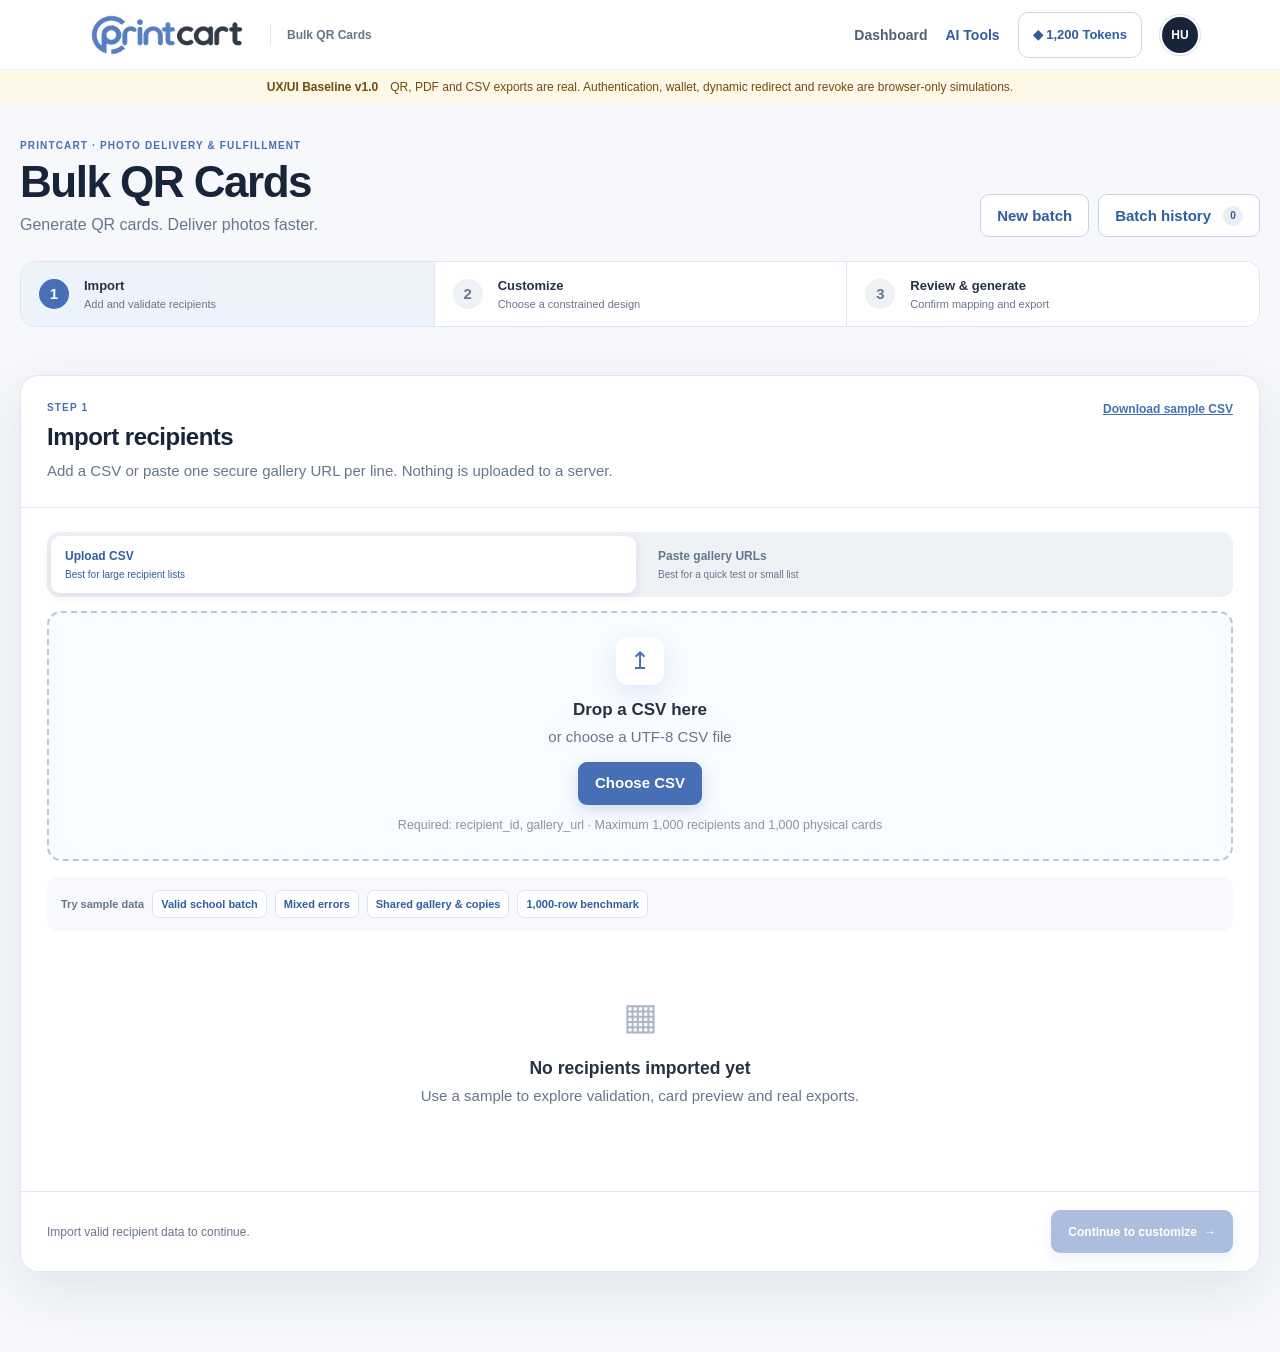
==== commit 0e2f5b59: "Standardize Bulk QR Cards with Printcart tool UI" ====
--- a/bulk-qr-cards/index.html
+++ b/bulk-qr-cards/index.html
@@ -7,6 +7,7 @@
   <meta name="printcart-ux-baseline" content="1.0">
   <meta name="robots" content="noindex,nofollow">
   <title>Bulk QR Cards · Printcart</title>
+  <link rel="icon" type="image/svg+xml" href="data:image/svg+xml,%3Csvg xmlns='http://www.w3.org/2000/svg' viewBox='0 0 64 64'%3E%3Crect width='64' height='64' rx='15' fill='%23466fb5'/%3E%3Cpath d='M19 45V19h16c8 0 13 4 13 11S43 41 35 41h-7v4zm9-12h7c3 0 5-1 5-3s-2-3-5-3h-7z' fill='white'/%3E%3C/svg%3E">
   <link rel="stylesheet" href="app.css">
   <script defer src="vendor/qrcode.js"></script>
   <script defer src="vendor/jspdf.umd.min.js"></script>
@@ -15,13 +16,20 @@
 <body>
   <a class="skip-link" href="#workspace">Skip to workspace</a>
   <header class="app-header">
-    <a class="brand" href="#" aria-label="Printcart home"><span class="brand-mark">P</span><span>Print<span>cart</span></span></a>
-    <nav aria-label="Account navigation">
-      <a href="#" class="header-link" id="dashboardLink">Dashboard</a>
-      <button class="wallet" id="walletBtn" type="button" aria-describedby="walletHelp"><span aria-hidden="true">◆</span> <strong>1,200</strong> tokens</button>
-      <span id="walletHelp" class="sr-only">Demo balance. No tokens are deducted in this prototype.</span>
-      <button class="avatar" type="button" aria-label="Demo Printcart account">AM</button>
-    </nav>
+    <div class="app-header-inner">
+      <div class="header-brand">
+        <a class="brand" href="#" aria-label="Printcart home"><img class="brand-logo" src="[data-uri]" width="256" height="66" alt="Printcart"></a>
+        <span class="header-brand-divider" aria-hidden="true"></span>
+        <span class="header-tool-name">Bulk QR Cards</span>
+      </div>
+      <nav aria-label="Printcart navigation">
+        <a href="#" class="header-link" id="dashboardLink">Dashboard</a>
+        <span class="header-link active" aria-current="page">AI Tools</span>
+        <button class="wallet" id="walletBtn" type="button" aria-describedby="walletHelp"><span aria-hidden="true">◆</span> <strong>1,200</strong> Tokens</button>
+        <span id="walletHelp" class="sr-only">Shared Printcart demo balance. No tokens are deducted in this prototype.</span>
+        <button class="avatar" type="button" aria-label="Printcart account">HU</button>
+      </nav>
+    </div>
   </header>
 
   <div class="demo-banner" role="note"><strong>UX/UI Baseline v1.0</strong><span>QR, PDF and CSV exports are real. Authentication, wallet, dynamic redirect and revoke are browser-only simulations.</span></div>
@@ -71,11 +79,11 @@
       <div class="customize-layout">
         <div class="controls-column">
           <fieldset><legend>Template</legend><div class="template-grid"><label class="template-option selected"><input type="radio" name="template" value="minimal" checked><span class="template-thumb minimal-thumb">PHOTO<br><b>GALLERY</b><i></i></span><strong>Minimal</strong><small>Clean and universal</small></label><label class="template-option"><input type="radio" name="template" value="branded"><span class="template-thumb branded-thumb"><em>YOUR STUDIO</em><i></i></span><strong>Studio Branded</strong><small>Stronger identity</small></label><label class="template-option"><input type="radio" name="template" value="school"><span class="template-thumb school-thumb"><em>PICTURE DAY</em><i></i></span><strong>School</strong><small>Recipient-first layout</small></label></div></fieldset>
-          <div class="form-grid"><label>Studio name<input id="studioName" type="text" maxlength="60" value="Northlight Studio"></label><label>Default card label<input id="defaultLabel" type="text" maxlength="90" value="Scan to view your photos"></label><label>Accent color<input id="accentColor" type="color" value="#3569e8"></label><label>Studio logo<input id="logoInput" type="file" accept="image/png,image/jpeg,image/webp,image/svg+xml"><small>Demo only · shown in preview and PDF</small></label></div>
+          <div class="form-grid"><label>Studio name<input id="studioName" type="text" maxlength="60" value="Northlight Studio"></label><label class="label-field">Default card label<input id="defaultLabel" type="text" maxlength="90" aria-describedby="defaultLabelWarning" value="Scan to view your photos"><small class="field-warning" id="defaultLabelWarning" role="status" hidden>Long text may wrap tightly in the card copy area.</small></label><label>Accent color<input id="accentColor" type="color" value="#3569e8"></label><label>Studio logo<input id="logoInput" type="file" accept="image/png,image/jpeg,image/webp,image/svg+xml"><small>Demo only · shown in preview and PDF</small></label></div>
           <fieldset><legend>Print setup</legend><div class="form-grid"><label>Paper size<select id="paperSize"><option value="a4">A4 · 210 × 297 mm</option><option value="letter">US Letter · 8.5 × 11 in</option></select></label><label>Card grid<select id="gridPreset"><option value="2x4">2 × 4 · 8 cards/page</option><option value="2x5">2 × 5 · 10 cards/page</option><option value="3x4">3 × 4 · 12 cards/page</option></select></label></div></fieldset>
           <div class="safety-note"><span aria-hidden="true">⌁</span><div><strong>QR safety zone locked</strong><p>Black-on-white QR, no decorative overlay, with at least four modules of quiet space.</p></div></div>
         </div>
-        <aside class="preview-panel"><div class="preview-heading"><div><span>LIVE CARD PREVIEW</span><strong id="previewIdentity">First valid recipient</strong></div><button class="text-link" id="nextPreviewBtn" type="button">Next recipient</button></div><div id="cardPreview" class="qr-card template-minimal"><div class="card-accent"></div><div class="studio-lockup"><img id="logoPreview" alt="" hidden><span class="studio-mark" aria-hidden="true">N</span><strong id="studioPreview">Northlight Studio</strong></div><div class="card-copy"><p id="cardKicker">PHOTO GALLERY</p><h3 id="cardLabelPreview">Scan to view your photos</h3><p id="recipientPreview">Recipient name</p></div><div class="qr-lock"><canvas id="qrCanvas" width="220" height="220" aria-label="Scannable QR code preview"></canvas></div><p class="scan-copy">SCAN TO OPEN GALLERY</p><div class="quiet-zone-badge">4-module quiet zone</div></div><p class="preview-url" id="previewUrl"></p><div class="warning-inline" id="longLabelWarning" hidden><strong>Long-label check</strong><span>This label may wrap too tightly. Shorten it before export.</span></div></aside>
+        <aside class="preview-panel"><div class="preview-heading"><div><span>LIVE CARD PREVIEW</span><strong id="previewIdentity">First valid recipient</strong></div><button class="text-link" id="nextPreviewBtn" type="button">Next recipient</button></div><div class="preview-recipient-picker"><label for="previewRecipientSearch">Find recipient</label><div><input id="previewRecipientSearch" type="search" list="previewRecipientOptions" autocomplete="off" placeholder="ID, name or group" aria-describedby="previewSearchHint"><datalist id="previewRecipientOptions"></datalist><button class="btn compact secondary" id="previewRecipientGo" type="button">Preview</button></div><small id="previewSearchHint">Search the valid recipients in this batch.</small></div><div id="cardPreview" class="qr-card template-minimal"><div class="card-accent"></div><div class="studio-lockup"><img id="logoPreview" alt="" hidden><span class="studio-mark" aria-hidden="true">N</span><strong id="studioPreview">Northlight Studio</strong></div><div class="card-copy"><p id="cardKicker">PHOTO GALLERY</p><h3 id="cardLabelPreview">Scan to view your photos</h3><p id="recipientPreview">Recipient name</p></div><div class="qr-lock"><canvas id="qrCanvas" width="220" height="220" aria-label="Scannable QR code preview"></canvas></div><p class="scan-copy">SCAN TO OPEN GALLERY</p><div class="quiet-zone-badge">4-module quiet zone</div></div><p class="preview-url" id="previewUrl"></p><div class="warning-inline" id="longLabelWarning" hidden><strong>Long-label check</strong><span>The highlighted card copy area may wrap too tightly. Shorten the label before export.</span></div></aside>
       </div>
       <div class="section-actions"><span>Changes update the real QR preview immediately.</span><button class="btn primary" id="toReviewBtn" type="button">Review batch <span aria-hidden="true">→</span></button></div>
     </section>
--- a/bulk-qr-cards/app.css
+++ b/bulk-qr-cards/app.css
@@ -1,6 +1,6 @@
-:root{--blue:#3569e8;--blue-dark:#244fb6;--blue-soft:#edf3ff;--ink:#172033;--muted:#667085;--line:#e3e8ef;--canvas:#f5f7fb;--white:#fff;--green:#16794f;--green-soft:#eaf8f1;--amber:#96630c;--amber-soft:#fff7e6;--red:#b33b43;--red-soft:#fff0f1;--shadow:0 18px 48px rgba(24,36,59,.08);--radius:18px;--font:Inter,"Segoe UI",Arial,sans-serif}
-*{box-sizing:border-box}html{scroll-behavior:smooth}body{margin:0;background:var(--canvas);color:var(--ink);font:15px/1.5 var(--font);-webkit-font-smoothing:antialiased}button,input,select,textarea{font:inherit}button{cursor:pointer}button:disabled{cursor:not-allowed;opacity:.45}a{color:inherit}h1,h2,h3,p{margin:0}fieldset{margin:0;padding:0;border:0}legend{margin-bottom:12px;font-size:13px;font-weight:800}.sr-only{position:absolute;width:1px;height:1px;padding:0;margin:-1px;overflow:hidden;clip:rect(0,0,0,0);white-space:nowrap;border:0}[hidden]{display:none!important}:focus-visible{outline:3px solid rgba(53,105,232,.3);outline-offset:3px}.skip-link{position:fixed;left:14px;top:-50px;z-index:100;padding:10px 14px;border-radius:8px;background:#111;color:#fff}.skip-link:focus{top:14px}
-.app-header{height:66px;display:flex;align-items:center;justify-content:space-between;padding:0 max(24px,calc((100vw - 1380px)/2));border-bottom:1px solid var(--line);background:#fff}.brand{display:flex;align-items:center;gap:10px;text-decoration:none;font-size:20px;font-weight:850;letter-spacing:-.6px}.brand>span:last-child span{color:var(--blue)}.brand-mark{display:grid;place-items:center;width:34px;height:34px;border-radius:10px;background:var(--blue);color:#fff;font-size:18px}.app-header nav{display:flex;align-items:center;gap:14px}.header-link{font-size:13px;font-weight:700;text-decoration:none}.wallet{padding:8px 11px;border:0;border-radius:9px;background:var(--blue-soft);color:var(--blue-dark);font-size:12px}.avatar{display:grid;place-items:center;width:34px;height:34px;border:0;border-radius:50%;background:var(--ink);color:#fff;font-size:11px;font-weight:800}.demo-banner{display:flex;justify-content:center;gap:12px;padding:8px 20px;background:#fff7e7;color:#704d0c;font-size:12px}.demo-banner strong{white-space:nowrap}.page-shell{width:min(1380px,calc(100% - 40px));margin:0 auto;padding:34px 0 80px}.hero{display:flex;align-items:flex-end;justify-content:space-between;gap:24px;margin-bottom:24px}.eyebrow,.step-label{color:var(--blue);font-size:10px;font-weight:850;letter-spacing:1.15px}.hero h1{margin-top:5px;font-size:clamp(30px,4vw,44px);line-height:1.1;letter-spacing:-1.5px}.tagline{margin-top:7px;color:var(--muted);font-size:16px}.hero-actions{display:flex;gap:9px}.count-badge{display:inline-grid;place-items:center;min-width:20px;height:20px;margin-left:5px;padding:0 5px;border-radius:10px;background:#e9edf4;font-size:10px}
+:root{--blue:#466fb5;--blue-dark:#315d9f;--blue-soft:#edf3fb;--navy:#17243a;--ink:#263244;--muted:#68768a;--line:#dfe6ef;--canvas:#f6f8fb;--white:#fff;--green:#23764f;--green-soft:#edf8f2;--amber:#96630c;--amber-soft:#fff7e6;--red:#ae3838;--red-soft:#fff0ef;--shadow:0 18px 55px rgba(29,48,78,.10);--radius:18px;--font:Inter,"Segoe UI",Arial,sans-serif}
+*{box-sizing:border-box}html{scroll-behavior:smooth}body{margin:0;background:var(--canvas);color:var(--ink);font:15px/1.5 var(--font);-webkit-font-smoothing:antialiased}button,input,select,textarea{font:inherit}button{cursor:pointer}button:disabled{cursor:not-allowed;opacity:.45}a{color:inherit}h1,h2,h3,p{margin:0}fieldset{margin:0;padding:0;border:0}legend{margin-bottom:12px;color:var(--navy);font-size:13px;font-weight:800}.sr-only{position:absolute;width:1px;height:1px;padding:0;margin:-1px;overflow:hidden;clip:rect(0,0,0,0);white-space:nowrap;border:0}[hidden]{display:none!important}:focus-visible{outline:3px solid rgba(70,111,181,.3);outline-offset:3px}.skip-link{position:fixed;left:14px;top:-50px;z-index:100;padding:10px 14px;border-radius:8px;background:var(--navy);color:#fff}.skip-link:focus{top:14px}
+.app-header{height:70px;border-bottom:1px solid #edf0f5;background:rgba(255,255,255,.96)}.app-header-inner{width:min(1120px,calc(100% - 48px));height:70px;margin:auto;display:flex;align-items:center;justify-content:space-between;gap:24px}.header-brand{display:flex;align-items:center;gap:16px;min-width:0}.brand{display:flex;align-items:center;flex:0 0 auto;text-decoration:none}.brand-logo{display:block;width:174px;height:auto}.header-brand-divider{width:1px;height:20px;background:var(--line)}.header-tool-name{color:var(--muted);font-size:12px;font-weight:650;white-space:nowrap}.app-header nav{display:flex;align-items:center;gap:18px}.header-link{display:inline-flex;align-items:center;min-height:46px;padding:0;color:#526176;font-size:14px;font-weight:650;text-decoration:none}.header-link:hover,.header-link.active{color:var(--blue-dark)}.wallet{min-height:46px;padding:0 14px;border:1px solid #ccd9eb;border-radius:10px;background:#fff;color:var(--blue-dark);font-size:13px;font-weight:800}.wallet:hover{border-color:#aebed4;background:#f8fbff}.avatar{display:grid;place-items:center;width:40px;height:40px;border:2px solid #fff;border-radius:50%;background:var(--navy);color:#fff;box-shadow:0 0 0 1px #d7e0ec;font-size:12px;font-weight:800;transition:.18s}.avatar:hover,.avatar:focus-visible{box-shadow:0 0 0 3px rgba(70,111,181,.18)}.demo-banner{display:flex;justify-content:center;gap:12px;padding:8px 20px;background:#fff7e7;color:#704d0c;font-size:12px}.demo-banner strong{white-space:nowrap}.page-shell{width:min(1380px,calc(100% - 40px));margin:0 auto;padding:34px 0 80px}.hero{display:flex;align-items:flex-end;justify-content:space-between;gap:24px;margin-bottom:24px}.eyebrow,.step-label{color:var(--blue);font-size:10px;font-weight:850;letter-spacing:1.15px}.hero h1{margin-top:5px;color:var(--navy);font-size:clamp(30px,4vw,44px);line-height:1.1;letter-spacing:-1.5px}.tagline{margin-top:7px;color:var(--muted);font-size:16px}.hero-actions{display:flex;gap:9px}.count-badge{display:inline-grid;place-items:center;min-width:20px;height:20px;margin-left:5px;padding:0 5px;border-radius:10px;background:#e9edf4;font-size:10px}
 .stepper{display:grid;grid-template-columns:repeat(3,1fr);gap:0;margin:0 0 18px;padding:0;overflow:hidden;border:1px solid var(--line);border-radius:14px;background:#fff;list-style:none}.stepper li{position:relative}.stepper li+li{border-left:1px solid var(--line)}.stepper button{width:100%;display:grid;grid-template-columns:34px 1fr;grid-template-rows:auto auto;column-gap:11px;padding:14px 18px;border:0;background:#fff;text-align:left;color:var(--muted)}.stepper button>span{grid-row:1/3;align-self:center;display:grid;place-items:center;width:30px;height:30px;border-radius:50%;background:#eef1f5;font-weight:850}.stepper strong{color:var(--ink);font-size:13px}.stepper small{font-size:11px}.stepper li.active button{background:var(--blue-soft)}.stepper li.active button>span{background:var(--blue);color:#fff}.stepper li.complete button>span{background:var(--green);color:#fff}.status-line{min-height:22px;margin-bottom:8px;color:var(--muted);font-size:12px}.workspace-card{overflow:hidden;border:1px solid var(--line);border-radius:var(--radius);background:#fff;box-shadow:var(--shadow)}.section-heading{display:flex;align-items:flex-start;justify-content:space-between;gap:24px;padding:24px 26px;border-bottom:1px solid var(--line)}.section-heading h2{margin:4px 0 5px;font-size:24px;letter-spacing:-.5px}.section-heading p:last-child{color:var(--muted)}.text-link{padding:0;border:0;background:transparent;color:var(--blue);font-size:12px;font-weight:750;white-space:nowrap}.btn{display:inline-flex;align-items:center;justify-content:center;gap:7px;min-height:43px;padding:9px 16px;border:1px solid transparent;border-radius:9px;font-weight:760}.btn.primary{background:var(--blue);color:#fff}.btn.primary:hover{background:var(--blue-dark)}.btn.secondary{border-color:var(--line);background:#fff;color:var(--ink)}.btn.secondary:hover{background:#f8fafc}.btn.compact{min-height:34px;padding:6px 10px;font-size:11px}.btn.full{width:100%;margin-top:10px}.section-actions{display:flex;align-items:center;justify-content:space-between;gap:18px;margin-top:26px;padding:18px 26px;border-top:1px solid var(--line);color:var(--muted);font-size:12px}
 .import-grid{display:grid;grid-template-columns:1fr 1fr;gap:16px;padding:26px 26px 16px}.drop-zone{min-height:245px;display:flex;flex-direction:column;align-items:center;justify-content:center;padding:24px;border:2px dashed #b9c7dd;border-radius:14px;background:#f8fbff;text-align:center;transition:.2s}.drop-zone.drag{border-color:var(--blue);background:var(--blue-soft)}.upload-icon{display:grid;place-items:center;width:48px;height:48px;margin-bottom:12px;border-radius:12px;background:#fff;color:var(--blue);box-shadow:0 8px 22px rgba(53,105,232,.12);font-size:24px}.drop-zone h3{font-size:17px}.drop-zone p{margin:4px 0 13px;color:var(--muted)}.drop-zone small{margin-top:11px;color:#8a94a4}.paste-box{display:flex;flex-direction:column;padding:22px;border:1px solid var(--line);border-radius:14px}.paste-box label strong,.paste-box label span{display:block}.paste-box label span{margin-top:4px;color:var(--muted);font-size:12px}.paste-box textarea{width:100%;flex:1;min-height:130px;margin:14px 0 10px;padding:11px;border:1px solid var(--line);border-radius:9px;resize:vertical}.sample-strip{display:flex;align-items:center;gap:8px;flex-wrap:wrap;margin:0 26px;padding:13px 14px;border-radius:11px;background:#f7f9fc;color:var(--muted);font-size:11px}.sample-strip span{font-weight:800}.sample-strip button{padding:5px 8px;border:1px solid #dbe3ef;border-radius:7px;background:#fff;color:var(--blue-dark);font-weight:700}.empty-state{padding:58px 24px;text-align:center;color:var(--muted)}.empty-state>span{display:block;font-size:37px;color:#acb6c6}.empty-state h3{margin-top:10px;color:var(--ink)}.empty-state p{margin-top:4px}.validation-summary{display:grid;grid-template-columns:repeat(4,1fr);gap:10px;padding:24px 26px 12px}.summary-tile{padding:13px 15px;border:1px solid var(--line);border-radius:11px}.summary-tile span{display:block;color:var(--muted);font-size:10px;text-transform:uppercase;font-weight:800;letter-spacing:.6px}.summary-tile strong{display:block;margin-top:2px;font-size:21px}.summary-tile.good strong{color:var(--green)}.summary-tile.bad strong{color:var(--red)}.table-toolbar{display:flex;align-items:center;justify-content:space-between;gap:15px;padding:10px 26px}.filter-tabs{display:flex;padding:3px;border-radius:9px;background:#eef2f7}.filter-tabs button{padding:6px 9px;border:0;border-radius:7px;background:transparent;color:var(--muted);font-size:11px;font-weight:750}.filter-tabs button.active{background:#fff;color:var(--ink);box-shadow:0 2px 8px rgba(25,36,58,.08)}.table-scroll{margin:0 26px;overflow:auto;border:1px solid var(--line);border-radius:11px}.data-table{width:100%;min-width:1120px;border-collapse:collapse}.data-table th,.data-table td{padding:9px 10px;border-bottom:1px solid var(--line);text-align:left;vertical-align:top}.data-table th{background:#fafbfc;color:#7c8797;font-size:9px;text-transform:uppercase;letter-spacing:.6px}.data-table td{font-size:11px}.data-table tr:last-child td{border-bottom:0}.data-table input{width:100%;min-width:64px;padding:7px;border:1px solid transparent;border-radius:6px;background:transparent}.data-table input:hover,.data-table input:focus{border-color:#c9d5e6;background:#fff}.data-table input.invalid{border-color:#e8a4a8;background:var(--red-soft)}.cell-error{display:block;margin:3px 6px 0;color:var(--red);font-size:9px}.row-number{color:#8b95a4}.row-name{display:grid;gap:5px}.status-badge{display:inline-flex;align-items:center;gap:4px;padding:4px 7px;border-radius:20px;font-size:9px;font-weight:850}.status-badge.valid{background:var(--green-soft);color:var(--green)}.status-badge.error{background:var(--red-soft);color:var(--red)}.icon-btn{width:30px;height:30px;border:0;border-radius:7px;background:transparent;color:#7d8797}.icon-btn:hover{background:var(--red-soft);color:var(--red)}.table-note{padding:9px 26px 0;color:var(--muted);font-size:10px}
 .customize-layout{display:grid;grid-template-columns:minmax(0,1.08fr) minmax(360px,.92fr);gap:30px;padding:26px}.controls-column{display:grid;gap:28px}.template-grid{display:grid;grid-template-columns:repeat(3,1fr);gap:10px}.template-option{display:flex;flex-direction:column;padding:10px;border:2px solid var(--line);border-radius:12px;cursor:pointer}.template-option:has(input:checked),.template-option.selected{border-color:var(--blue);background:var(--blue-soft)}.template-option input{position:absolute;opacity:0}.template-option strong{margin-top:9px;font-size:12px}.template-option small{color:var(--muted);font-size:10px}.template-thumb{position:relative;height:94px;overflow:hidden;padding:14px;border-radius:7px;background:#fff;box-shadow:inset 0 0 0 1px #dfe5ed;font-size:10px;letter-spacing:1px}.template-thumb i{position:absolute;right:12px;bottom:12px;width:38px;height:38px;background:repeating-conic-gradient(#111 0 25%,#fff 0 50%) 0/8px 8px}.branded-thumb{background:#1c2d4d;color:#fff}.branded-thumb:before{content:"";position:absolute;inset:0 auto 0 0;width:7px;background:#3569e8}.school-thumb{background:#fff5da;color:#253150}.school-thumb:before{content:"2026";position:absolute;right:12px;top:12px;font-weight:850}.form-grid{display:grid;grid-template-columns:1fr 1fr;gap:13px}.form-grid label{display:flex;flex-direction:column;gap:6px;color:#596579;font-size:11px;font-weight:750}.form-grid input:not([type=color]),.form-grid select{width:100%;height:41px;padding:8px 10px;border:1px solid var(--line);border-radius:8px;background:#fff}.form-grid input[type=color]{width:100%;height:41px;padding:3px;border:1px solid var(--line);border-radius:8px;background:#fff}.form-grid input[type=file]{padding:8px 0;font-size:10px}.form-grid small{font-weight:500}.safety-note{display:flex;gap:11px;padding:13px;border:1px solid #cbd9f0;border-radius:10px;background:var(--blue-soft)}.safety-note>span{color:var(--blue);font-size:22px}.safety-note strong{font-size:12px}.safety-note p{margin-top:2px;color:var(--muted);font-size:10px}.preview-panel{padding:16px;border:1px solid var(--line);border-radius:14px;background:#f6f8fb}.preview-heading{display:flex;justify-content:space-between;align-items:center;margin-bottom:14px}.preview-heading span,.preview-heading strong{display:block}.preview-heading span{color:var(--muted);font-size:9px;font-weight:800;letter-spacing:.7px}.preview-heading strong{margin-top:2px;font-size:12px}.qr-card{--accent:#3569e8;position:relative;width:min(100%,480px);aspect-ratio:1.58;margin:auto;overflow:hidden;border:1px solid #dce2ea;border-radius:9px;background:#fff;box-shadow:0 14px 34px rgba(25,38,63,.12)}.card-accent{position:absolute;background:var(--accent)}.studio-lockup{position:absolute;left:7%;top:8%;display:flex;align-items:center;gap:7px;max-width:53%}.studio-lockup img,.studio-mark{width:24px;height:24px;object-fit:contain}.studio-mark{display:grid;place-items:center;border-radius:7px;background:var(--accent);color:#fff;font-size:10px}.studio-lockup strong{overflow:hidden;text-overflow:ellipsis;white-space:nowrap;font-size:10px}.card-copy{position:absolute;left:7%;top:35%;width:50%}.card-copy>p:first-child{color:var(--accent);font-size:7px;font-weight:850;letter-spacing:1.3px}.card-copy h3{margin-top:7px;font-size:clamp(13px,2vw,20px);line-height:1.12;letter-spacing:-.4px}.card-copy>p:last-child{margin-top:9px;color:var(--muted);font-size:9px}.qr-lock{position:absolute;right:6%;top:20%;display:grid;place-items:center;width:31%;aspect-ratio:1;padding:5%;background:#fff}.qr-lock canvas{width:100%!important;height:100%!important}.scan-copy{position:absolute;right:6%;top:73%;width:31%;text-align:center;font-size:6px;font-weight:850;letter-spacing:.8px}.quiet-zone-badge{position:absolute;right:6%;bottom:5%;padding:3px 6px;border-radius:4px;background:#edf1f6;color:#667085;font-size:6px}.template-minimal .card-accent{left:0;bottom:0;width:100%;height:5px}.template-branded{background:#172844;color:#fff}.template-branded .card-accent{left:0;top:0;width:8px;height:100%}.template-branded .studio-mark{background:#fff;color:var(--accent)}.template-branded .card-copy>p:last-child{color:#c3ccdc}.template-branded .quiet-zone-badge{background:#263a5e;color:#d7dfec}.template-school{background:#fff8e7}.template-school .card-accent{left:0;top:0;width:100%;height:8px}.template-school:after{content:"PICTURE DAY · 2026";position:absolute;left:7%;bottom:8%;color:var(--accent);font-size:7px;font-weight:850;letter-spacing:1px}.preview-url{max-width:480px;margin:10px auto 0;overflow:hidden;text-overflow:ellipsis;white-space:nowrap;color:var(--muted);font-size:9px;text-align:center}.warning-inline{display:flex;gap:8px;max-width:480px;margin:10px auto 0;padding:9px;border-radius:8px;background:var(--amber-soft);color:var(--amber);font-size:10px}.warning-inline strong{white-space:nowrap}
@@ -13,3 +13,13 @@
 .import-mode-switch{display:grid;grid-template-columns:1fr 1fr;gap:8px;margin:24px 26px 0;padding:4px;border-radius:12px;background:#eef2f7}.import-mode-switch button{display:flex;flex-direction:column;align-items:flex-start;gap:2px;padding:11px 14px;border:0;border-radius:9px;background:transparent;color:var(--muted);text-align:left}.import-mode-switch button.active{background:#fff;color:var(--ink);box-shadow:0 3px 12px rgba(25,36,58,.09)}.import-mode-switch strong{font-size:12px}.import-mode-switch small{font-size:10px}.import-grid{grid-template-columns:1fr;padding-top:14px}.import-panel,.paste-box{width:100%}.import-panel .drop-zone{width:100%}.validation-callout{display:flex;align-items:center;justify-content:space-between;gap:18px;margin:0 26px 8px;padding:12px 14px;border:1px solid #bcdcca;border-radius:10px;background:var(--green-soft)}.validation-callout.has-errors{border-color:#efbbb8;background:var(--red-soft)}.validation-callout strong{font-size:12px}.validation-callout p{margin-top:2px;color:var(--muted);font-size:10px}.preview-panel,.summary-panel{position:sticky;top:18px;align-self:start}.summary-heading{display:flex;align-items:flex-start;justify-content:space-between;gap:12px}.summary-heading h3{margin-top:3px}.result-actions-primary{padding-bottom:12px}.result-secondary-actions{display:flex;align-items:center;gap:10px;margin:0 30px 20px;color:var(--muted);font-size:10px}.feedback-panel{display:grid;grid-template-columns:minmax(240px,.75fr) minmax(320px,1.25fr);gap:12px 26px;margin:0 30px 30px;padding:18px;border:1px solid var(--line);border-radius:12px;background:#fafbfc}.feedback-panel h3{margin-top:3px;font-size:16px}.feedback-panel>div:first-child p:last-child{margin-top:4px;color:var(--muted);font-size:10px}.feedback-stars{display:flex;gap:5px;align-self:start}.feedback-stars button{padding:1px;border:0;background:transparent;color:#c7ced8;font-size:25px;line-height:1}.feedback-stars button.selected{color:#f0a51a}.feedback-panel label{grid-column:2;color:var(--muted);font-size:10px;font-weight:750}.feedback-panel textarea{grid-column:2;width:100%;padding:10px;border:1px solid var(--line);border-radius:8px;resize:vertical}.feedback-actions{grid-column:2;display:flex;align-items:center;justify-content:space-between;gap:12px;color:var(--green);font-size:10px}
 @media(max-width:960px){.preview-panel,.summary-panel{position:static}.feedback-panel{grid-template-columns:1fr}.feedback-panel label,.feedback-panel textarea,.feedback-actions{grid-column:1}}
 @media(max-width:700px){.import-mode-switch{grid-template-columns:1fr;margin:16px 16px 0}.validation-callout{align-items:stretch;flex-direction:column;margin-left:16px;margin-right:16px}.validation-callout .btn{width:100%}.result-secondary-actions{margin-left:18px;margin-right:18px}.feedback-panel{margin:0 18px 22px}.feedback-actions{align-items:stretch;flex-direction:column}.feedback-actions .btn{width:100%}}
+
+.data-table tr.has-row-errors td{background:#fff8f7}.data-table tr.has-row-errors td:first-child{box-shadow:inset 3px 0 var(--red);color:var(--red);font-weight:800}.data-table td:nth-child(3){width:250px;max-width:250px}.data-table input.url-field:not(:focus){overflow:hidden;text-overflow:ellipsis;white-space:nowrap}.field-warning{padding:7px 8px;border-radius:7px;background:var(--amber-soft);color:var(--amber)!important;font-size:9px!important;line-height:1.35}.preview-recipient-picker{margin:-2px 0 14px;padding:10px;border:1px solid var(--line);border-radius:9px;background:#fff}.preview-recipient-picker>label{display:block;margin-bottom:5px;color:#596579;font-size:10px;font-weight:800}.preview-recipient-picker>div{display:flex;gap:6px}.preview-recipient-picker input{min-width:0;flex:1;padding:7px 9px;border:1px solid var(--line);border-radius:7px}.preview-recipient-picker small{display:block;margin-top:5px;color:var(--muted);font-size:9px}.qr-card.label-risk .card-copy h3{outline:2px solid rgba(185,119,14,.5);outline-offset:4px;border-radius:2px;background:rgba(255,243,207,.35)}
+@media(max-width:700px){.preview-heading{align-items:flex-start}.preview-recipient-picker>div{align-items:stretch;flex-direction:column}.preview-recipient-picker .btn{width:100%}}
+
+/* Printcart global UI standard: aligned with AI Artwork Upscaler. Customer card artwork remains independent. */
+.btn.primary{background:var(--blue);box-shadow:0 5px 14px rgba(70,111,181,.22)}.btn.primary:hover{background:var(--blue-dark)}.btn.secondary{border-color:#c7d3e2;background:#fff;color:var(--blue-dark)}.btn.secondary:hover{border-color:#aebed4;background:#f8fbff}.text-link:hover{color:var(--blue-dark)}
+.section-heading h2,.summary-panel h3,.success-hero h2,.history-detail h3,.dialog-card h2{color:var(--navy)}.import-mode-switch button.active,.filter-tabs button.active{color:var(--blue-dark)}.workspace-card,.summary-panel,.review-preview,.preview-panel,.feedback-panel,.history-item,.history-detail{border-color:var(--line)}
+input:not([type="checkbox"]):not([type="radio"]):not([type="color"]),select,textarea{color:var(--ink);outline:0}input:not([type="checkbox"]):not([type="radio"]):not([type="color"]):focus,select:focus,textarea:focus{border-color:var(--blue)!important;box-shadow:0 0 0 3px rgba(70,111,181,.14)}
+@media(max-width:800px){.app-header-inner{width:calc(100% - 24px)}.header-link,.header-brand-divider,.header-tool-name{display:none}}
+@media(max-width:520px){.app-header,.app-header-inner{height:62px}.app-header-inner{gap:10px}.app-header nav{gap:8px}.brand-logo{width:150px}.wallet{padding-inline:8px;font-size:0}.wallet strong{font-size:13px}.avatar{width:38px;height:38px}}
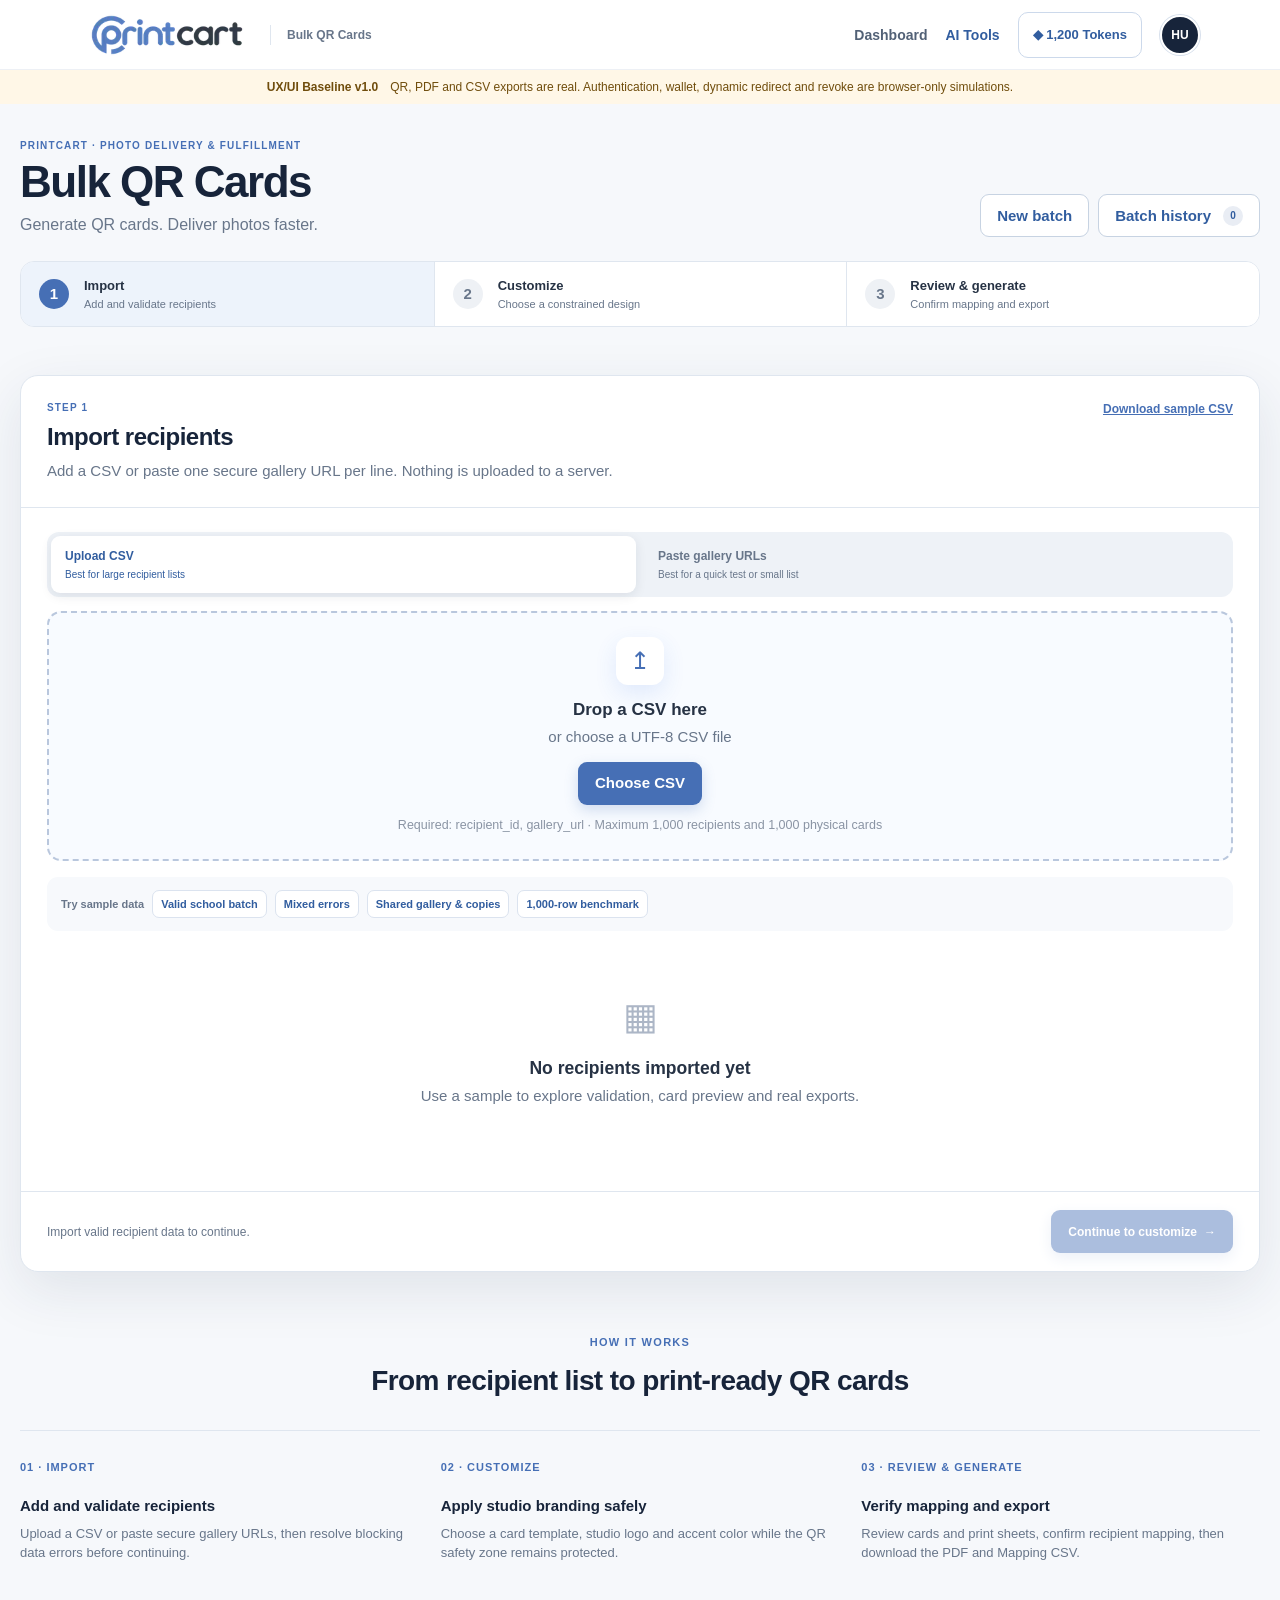
==== commit 0c3e4b55: "Add standardized How It Works guidance" ====
--- a/bulk-qr-cards/index.html
+++ b/bulk-qr-cards/index.html
@@ -103,6 +103,15 @@
     <section class="workspace-card" id="historyPanel" aria-labelledby="historyTitle" hidden>
       <div class="section-heading"><div><p class="step-label">LOCAL DEMO DATA</p><h2 id="historyTitle">Batch history</h2><p>Saved only in this browser. Dynamic destination, revoke and audit behavior require backend enforcement in production.</p></div><button class="text-link" id="closeHistoryBtn" type="button">Close history</button></div><div id="historyEmpty" class="empty-state"><span aria-hidden="true">◷</span><h3>No generated batches</h3><p>Complete an export to create a browser-local history record.</p></div><div id="historyList" class="history-list"></div><div id="historyDetail" hidden></div>
     </section>
+
+    <section class="how" aria-labelledby="howTitle">
+      <div class="section-title"><span>HOW IT WORKS</span><h2 id="howTitle">From recipient list to print-ready QR cards</h2></div>
+      <div class="how-grid">
+        <article><b>01 · IMPORT</b><h3>Add and validate recipients</h3><p>Upload a CSV or paste secure gallery URLs, then resolve blocking data errors before continuing.</p></article>
+        <article><b>02 · CUSTOMIZE</b><h3>Apply studio branding safely</h3><p>Choose a card template, studio logo and accent color while the QR safety zone remains protected.</p></article>
+        <article><b>03 · REVIEW &amp; GENERATE</b><h3>Verify mapping and export</h3><p>Review cards and print sheets, confirm recipient mapping, then download the PDF and Mapping CSV.</p></article>
+      </div>
+    </section>
   </main>
 
   <dialog id="generateDialog"><form method="dialog" class="dialog-card"><button class="dialog-close" id="dialogCloseBtn" type="button" aria-label="Close">×</button><p class="step-label">SIMULATED COST CONFIRMATION</p><h2>Generate this batch?</h2><dl><div><dt>Physical cards</dt><dd id="dialogCards">0</dd></div><div><dt>Estimated cost</dt><dd id="dialogCost">25 demo tokens</dd></div><div><dt>Demo wallet</dt><dd>1,200 tokens</dd></div></dl><p>No token is charged. Production must call an idempotent wallet ledger only after explicit confirmation.</p><div class="generation-progress" id="generationProgress" aria-live="polite" hidden><div><strong id="progressLabel">Preparing export…</strong><span id="progressCount">0 / 0</span></div><progress id="progressBar" max="1" value="0"></progress></div><p class="dialog-error" id="dialogError" role="alert" aria-live="assertive" hidden></p><div class="dialog-actions"><button class="btn secondary" id="cancelGenerateBtn" type="button">Cancel</button><button class="btn primary" id="confirmGenerateBtn" value="default" type="button">Confirm &amp; generate</button></div></form></dialog>
--- a/bulk-qr-cards/app.css
+++ b/bulk-qr-cards/app.css
@@ -23,3 +23,8 @@
 input:not([type="checkbox"]):not([type="radio"]):not([type="color"]),select,textarea{color:var(--ink);outline:0}input:not([type="checkbox"]):not([type="radio"]):not([type="color"]):focus,select:focus,textarea:focus{border-color:var(--blue)!important;box-shadow:0 0 0 3px rgba(70,111,181,.14)}
 @media(max-width:800px){.app-header-inner{width:calc(100% - 24px)}.header-link,.header-brand-divider,.header-tool-name{display:none}}
 @media(max-width:520px){.app-header,.app-header-inner{height:62px}.app-header-inner{gap:10px}.app-header nav{gap:8px}.brand-logo{width:150px}.wallet{padding-inline:8px;font-size:0}.wallet strong{font-size:13px}.avatar{width:38px;height:38px}}
+
+/* Shared Printcart guidance pattern: aligned with AI Artwork Upscaler's How It Works section. */
+.how{margin-top:58px}.section-title{text-align:center}.section-title span{color:var(--blue);font-size:11px;font-weight:850;letter-spacing:1.3px}.section-title h2{margin:7px 0 0;color:var(--navy);font-size:28px;letter-spacing:-.6px}.how-grid{display:grid;grid-template-columns:repeat(3,1fr);gap:22px;margin-top:28px;padding-top:24px;border-top:1px solid var(--line)}.how-grid article{padding-right:12px}.how-grid b{color:var(--blue);font-size:11px;letter-spacing:1px}.how-grid h3{margin:18px 0 6px;color:var(--navy);font-size:15px}.how-grid p{margin:0;color:var(--muted);font-size:13px}
+@media(max-width:800px){.how-grid{grid-template-columns:1fr 1fr}}
+@media(max-width:520px){.how{margin-top:44px}.section-title{text-align:left}.section-title h2{font-size:24px}.how-grid{grid-template-columns:1fr;gap:24px}.how-grid article{padding-right:0}}
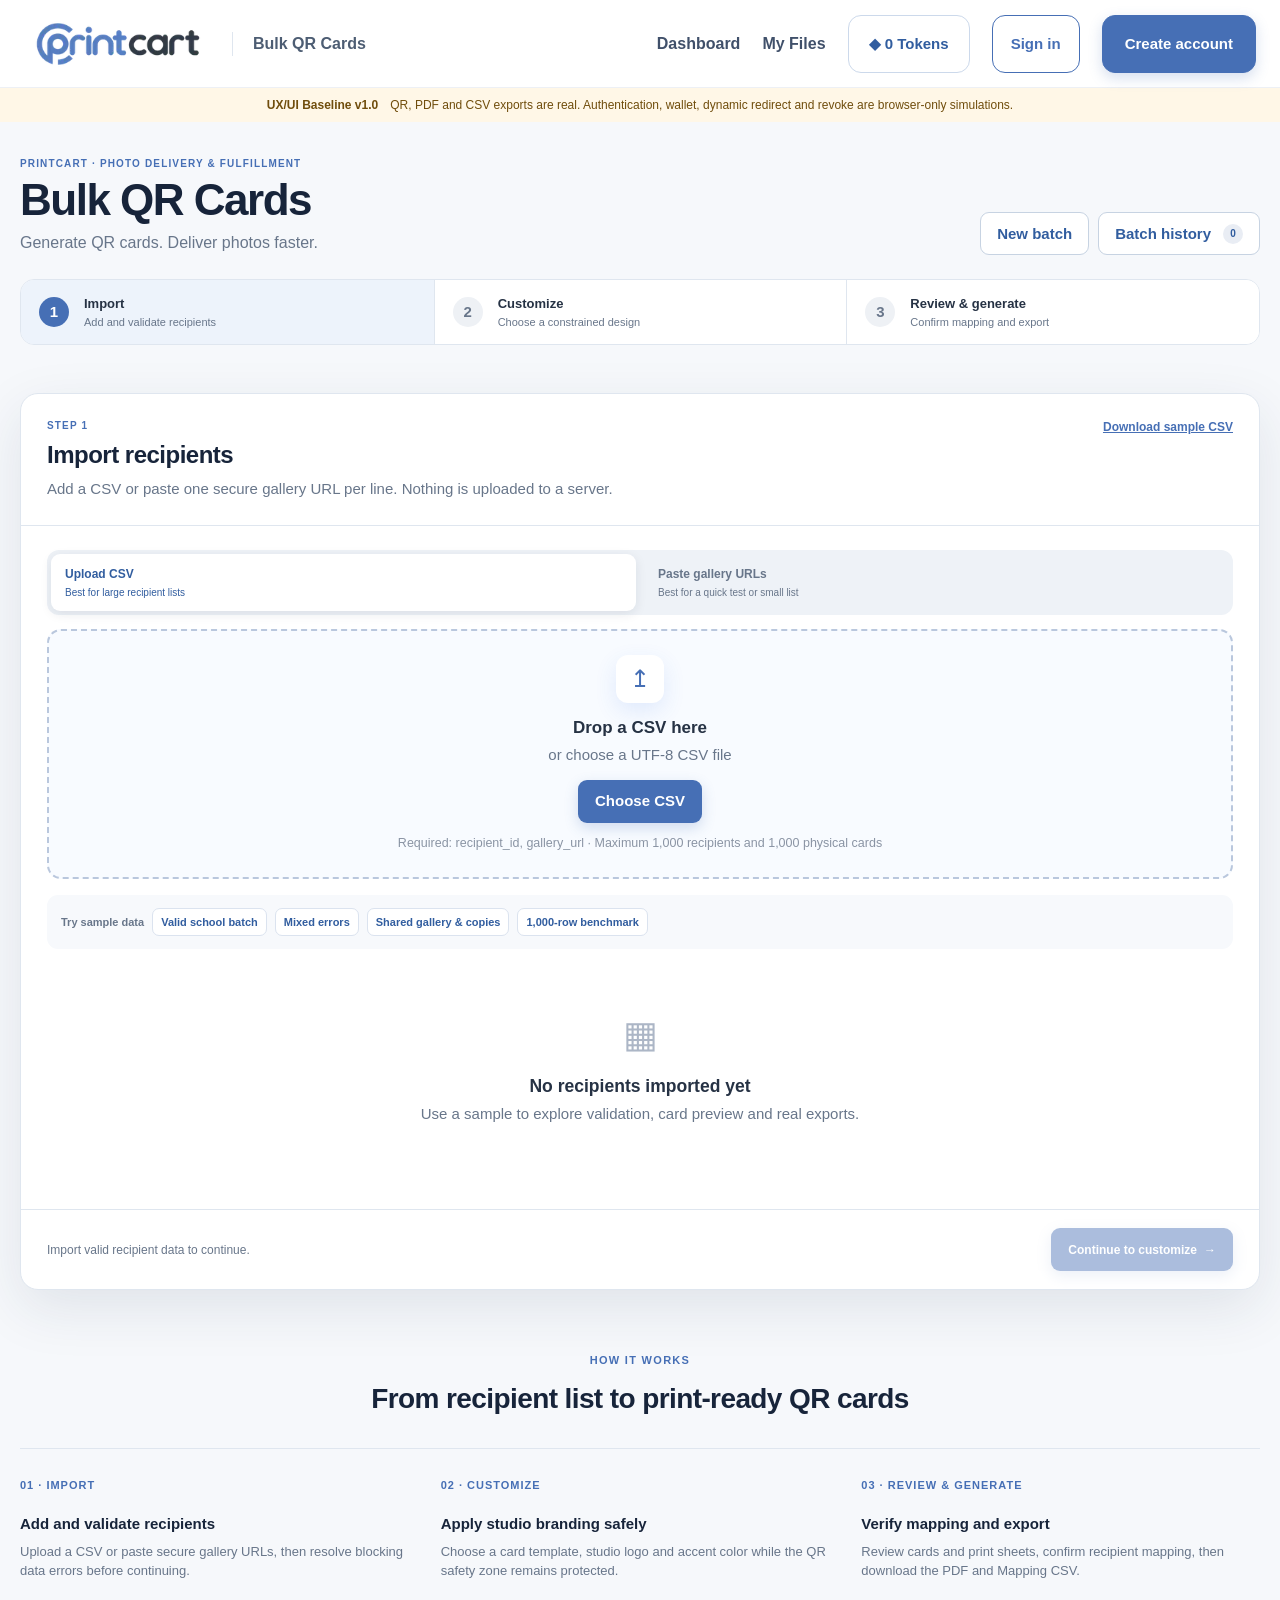
==== commit 0c5d0adf: "Standardize Bulk QR Cards shared header" ====
--- a/bulk-qr-cards/index.html
+++ b/bulk-qr-cards/index.html
@@ -22,12 +22,21 @@
         <span class="header-brand-divider" aria-hidden="true"></span>
         <span class="header-tool-name">Bulk QR Cards</span>
       </div>
-      <nav aria-label="Printcart navigation">
-        <a href="#" class="header-link" id="dashboardLink">Dashboard</a>
-        <span class="header-link active" aria-current="page">AI Tools</span>
-        <button class="wallet" id="walletBtn" type="button" aria-describedby="walletHelp"><span aria-hidden="true">◆</span> <strong>1,200</strong> Tokens</button>
-        <span id="walletHelp" class="sr-only">Shared Printcart demo balance. No tokens are deducted in this prototype.</span>
-        <button class="avatar" type="button" aria-label="Printcart account">HU</button>
+      <nav class="header-nav" aria-label="Primary navigation">
+        <button class="header-link" id="dashboardLink" type="button">Dashboard</button>
+        <button class="header-link" id="myFilesLink" type="button">My Files</button>
+        <button class="wallet" id="walletBtn" type="button" aria-describedby="walletHelp"><span aria-hidden="true">◆</span> <strong id="walletValue">0</strong> Tokens</button>
+        <span id="walletHelp" class="sr-only">Shared Printcart account balance. Bulk QR Cards never changes this balance in the HTML prototype.</span>
+        <div class="account-menu-wrap" id="headerAccountWrap" hidden>
+          <button class="avatar" id="headerAvatar" type="button" aria-label="Open Printcart account menu" aria-controls="headerAccountMenu" aria-haspopup="menu" aria-expanded="false">PC</button>
+          <div class="account-menu" id="headerAccountMenu" role="menu" hidden>
+            <div class="account-menu-identity"><strong id="accountMenuName">Printcart account</strong><span id="accountMenuEmail"></span></div>
+            <button id="accountDashboard" type="button" role="menuitem">Account &amp; Dashboard</button>
+            <button class="account-menu-signout" id="headerSignOut" type="button" role="menuitem">Sign out</button>
+          </div>
+        </div>
+        <button class="auth-link" id="headerSignIn" type="button">Sign in</button>
+        <button class="auth-link primary" id="headerCreateAccount" type="button">Create account</button>
       </nav>
     </div>
   </header>
@@ -117,6 +126,7 @@
   <dialog id="generateDialog"><form method="dialog" class="dialog-card"><button class="dialog-close" id="dialogCloseBtn" type="button" aria-label="Close">×</button><p class="step-label">SIMULATED COST CONFIRMATION</p><h2>Generate this batch?</h2><dl><div><dt>Physical cards</dt><dd id="dialogCards">0</dd></div><div><dt>Estimated cost</dt><dd id="dialogCost">25 demo tokens</dd></div><div><dt>Demo wallet</dt><dd>1,200 tokens</dd></div></dl><p>No token is charged. Production must call an idempotent wallet ledger only after explicit confirmation.</p><div class="generation-progress" id="generationProgress" aria-live="polite" hidden><div><strong id="progressLabel">Preparing export…</strong><span id="progressCount">0 / 0</span></div><progress id="progressBar" max="1" value="0"></progress></div><p class="dialog-error" id="dialogError" role="alert" aria-live="assertive" hidden></p><div class="dialog-actions"><button class="btn secondary" id="cancelGenerateBtn" type="button">Cancel</button><button class="btn primary" id="confirmGenerateBtn" value="default" type="button">Confirm &amp; generate</button></div></form></dialog>
 
   <dialog id="walletDialog"><form method="dialog" class="dialog-card"><button class="dialog-close" value="cancel" aria-label="Close">×</button><p class="step-label">DEMO ONLY</p><h2>Shared Token Wallet</h2><p>This balance is a visual placeholder for the existing Printcart wallet. The prototype never deducts tokens.</p><button class="btn primary full" value="cancel">Got it</button></form></dialog>
+  <dialog id="accountDialog"><form class="dialog-card auth-dialog" id="accountForm"><button class="dialog-close" id="closeAccountDialog" type="button" aria-label="Close">×</button><p class="step-label">PRINTCART ACCOUNT</p><h2 id="accountDialogTitle">Sign in</h2><p id="accountDialogCopy">Your current Bulk QR Cards work will stay open.</p><div class="auth-tabs" role="tablist"><button id="accountSignInTab" type="button" role="tab" aria-selected="true">Sign in</button><button id="accountCreateTab" type="button" role="tab" aria-selected="false">Create account</button></div><label class="auth-field" id="accountNameField" hidden><span>Name</span><input id="accountName" type="text" autocomplete="name"></label><label class="auth-field"><span>Email</span><input id="accountEmail" type="email" autocomplete="email" required></label><label class="auth-field"><span>Password</span><input id="accountPassword" type="password" autocomplete="current-password" minlength="8" required></label><button class="auth-forgot" id="accountForgot" type="button">Forgot password?</button><label class="auth-field" id="accountConfirmField" hidden><span>Confirm password</span><input id="accountPasswordConfirm" type="password" autocomplete="new-password" minlength="8"></label><label class="auth-check" id="accountTermsField" hidden><input id="accountTerms" type="checkbox"><span>I understand this creates a browser-only demo account. Use test information only.</span></label><p class="auth-status" id="accountStatus" role="status"></p><button class="btn primary auth-submit" id="accountSubmit" type="submit">Sign in</button><p class="auth-note">Shared Header UI v1.0 · Uses the same browser demo account and Shared Token Wallet as other Printcart tools.</p></form></dialog>
   <div class="toast" id="toast" role="status" aria-live="polite"></div>
 </body>
 </html>
--- a/bulk-qr-cards/app.css
+++ b/bulk-qr-cards/app.css
@@ -1,6 +1,6 @@
 :root{--blue:#466fb5;--blue-dark:#315d9f;--blue-soft:#edf3fb;--navy:#17243a;--ink:#263244;--muted:#68768a;--line:#dfe6ef;--canvas:#f6f8fb;--white:#fff;--green:#23764f;--green-soft:#edf8f2;--amber:#96630c;--amber-soft:#fff7e6;--red:#ae3838;--red-soft:#fff0ef;--shadow:0 18px 55px rgba(29,48,78,.10);--radius:18px;--font:Inter,"Segoe UI",Arial,sans-serif}
 *{box-sizing:border-box}html{scroll-behavior:smooth}body{margin:0;background:var(--canvas);color:var(--ink);font:15px/1.5 var(--font);-webkit-font-smoothing:antialiased}button,input,select,textarea{font:inherit}button{cursor:pointer}button:disabled{cursor:not-allowed;opacity:.45}a{color:inherit}h1,h2,h3,p{margin:0}fieldset{margin:0;padding:0;border:0}legend{margin-bottom:12px;color:var(--navy);font-size:13px;font-weight:800}.sr-only{position:absolute;width:1px;height:1px;padding:0;margin:-1px;overflow:hidden;clip:rect(0,0,0,0);white-space:nowrap;border:0}[hidden]{display:none!important}:focus-visible{outline:3px solid rgba(70,111,181,.3);outline-offset:3px}.skip-link{position:fixed;left:14px;top:-50px;z-index:100;padding:10px 14px;border-radius:8px;background:var(--navy);color:#fff}.skip-link:focus{top:14px}
-.app-header{height:70px;border-bottom:1px solid #edf0f5;background:rgba(255,255,255,.96)}.app-header-inner{width:min(1120px,calc(100% - 48px));height:70px;margin:auto;display:flex;align-items:center;justify-content:space-between;gap:24px}.header-brand{display:flex;align-items:center;gap:16px;min-width:0}.brand{display:flex;align-items:center;flex:0 0 auto;text-decoration:none}.brand-logo{display:block;width:174px;height:auto}.header-brand-divider{width:1px;height:20px;background:var(--line)}.header-tool-name{color:var(--muted);font-size:12px;font-weight:650;white-space:nowrap}.app-header nav{display:flex;align-items:center;gap:18px}.header-link{display:inline-flex;align-items:center;min-height:46px;padding:0;color:#526176;font-size:14px;font-weight:650;text-decoration:none}.header-link:hover,.header-link.active{color:var(--blue-dark)}.wallet{min-height:46px;padding:0 14px;border:1px solid #ccd9eb;border-radius:10px;background:#fff;color:var(--blue-dark);font-size:13px;font-weight:800}.wallet:hover{border-color:#aebed4;background:#f8fbff}.avatar{display:grid;place-items:center;width:40px;height:40px;border:2px solid #fff;border-radius:50%;background:var(--navy);color:#fff;box-shadow:0 0 0 1px #d7e0ec;font-size:12px;font-weight:800;transition:.18s}.avatar:hover,.avatar:focus-visible{box-shadow:0 0 0 3px rgba(70,111,181,.18)}.demo-banner{display:flex;justify-content:center;gap:12px;padding:8px 20px;background:#fff7e7;color:#704d0c;font-size:12px}.demo-banner strong{white-space:nowrap}.page-shell{width:min(1380px,calc(100% - 40px));margin:0 auto;padding:34px 0 80px}.hero{display:flex;align-items:flex-end;justify-content:space-between;gap:24px;margin-bottom:24px}.eyebrow,.step-label{color:var(--blue);font-size:10px;font-weight:850;letter-spacing:1.15px}.hero h1{margin-top:5px;color:var(--navy);font-size:clamp(30px,4vw,44px);line-height:1.1;letter-spacing:-1.5px}.tagline{margin-top:7px;color:var(--muted);font-size:16px}.hero-actions{display:flex;gap:9px}.count-badge{display:inline-grid;place-items:center;min-width:20px;height:20px;margin-left:5px;padding:0 5px;border-radius:10px;background:#e9edf4;font-size:10px}
+.app-header{height:88px;border-bottom:1px solid #edf0f5;background:rgba(255,255,255,.96)}.app-header-inner{width:min(1460px,calc(100% - 48px));height:88px;margin:auto;display:flex;align-items:center;justify-content:space-between;gap:24px}.header-brand{display:flex;align-items:center;gap:20px;min-width:0}.brand{display:flex;align-items:center;flex:0 0 auto;text-decoration:none}.brand-logo{display:block;width:188px;height:auto}.header-brand-divider{width:1px;height:24px;background:var(--line)}.header-tool-name{color:#4d5d73;font-size:16px;font-weight:750;white-space:nowrap}.app-header nav{display:flex;align-items:center;gap:22px}.header-link{display:inline-flex;align-items:center;min-height:46px;padding:0;border:0;background:transparent;color:#40506a;font-size:16px;font-weight:750;text-decoration:none}.header-link:hover{color:var(--blue-dark)}.wallet{min-height:58px;padding:0 20px;border:1px solid #ccd9eb;border-radius:13px;background:#fff;color:var(--blue-dark);font-size:15px;font-weight:800}.wallet:hover{border-color:#aebed4;background:#f8fbff}.auth-link{display:inline-flex;align-items:center;justify-content:center;min-height:58px;padding:0 18px;border:1px solid var(--blue);border-radius:13px;background:#fff;color:var(--blue);font-size:15px;font-weight:800}.auth-link.primary{padding-inline:22px;background:var(--blue);color:#fff;box-shadow:0 5px 14px rgba(70,111,181,.22)}.auth-link:hover{background:var(--blue-soft)}.auth-link.primary:hover{background:var(--blue-dark)}.account-menu-wrap{position:relative;display:flex;align-items:center}.avatar{display:grid;place-items:center;width:46px;height:46px;border:2px solid #fff;border-radius:50%;background:var(--navy);color:#fff;box-shadow:0 0 0 1px #d7e0ec;font-size:12px;font-weight:800;transition:.18s}.avatar:hover,.avatar:focus-visible,.avatar[aria-expanded="true"]{box-shadow:0 0 0 3px rgba(70,111,181,.18)}.account-menu{position:absolute;z-index:90;right:0;top:calc(100% + 12px);width:232px;padding:7px;border:1px solid var(--line);border-radius:12px;background:#fff;box-shadow:0 16px 38px rgba(23,36,58,.18)}.account-menu-identity{padding:10px 11px 12px;border-bottom:1px solid var(--line)}.account-menu-identity strong,.account-menu-identity span{display:block;overflow:hidden;text-overflow:ellipsis;white-space:nowrap}.account-menu-identity strong{font-size:13px}.account-menu-identity span{margin-top:2px;color:var(--muted);font-size:11px}.account-menu button{width:100%;padding:9px 10px;border:0;border-radius:7px;background:transparent;color:var(--ink);font-size:12px;font-weight:700;text-align:left}.account-menu button:hover{background:var(--blue-soft);color:var(--blue-dark)}.account-menu .account-menu-signout{color:var(--red)}.account-menu .account-menu-signout:hover{background:var(--red-soft);color:var(--red)}.demo-banner{display:flex;justify-content:center;gap:12px;padding:8px 20px;background:#fff7e7;color:#704d0c;font-size:12px}.demo-banner strong{white-space:nowrap}.page-shell{width:min(1380px,calc(100% - 40px));margin:0 auto;padding:34px 0 80px}.hero{display:flex;align-items:flex-end;justify-content:space-between;gap:24px;margin-bottom:24px}.eyebrow,.step-label{color:var(--blue);font-size:10px;font-weight:850;letter-spacing:1.15px}.hero h1{margin-top:5px;color:var(--navy);font-size:clamp(30px,4vw,44px);line-height:1.1;letter-spacing:-1.5px}.tagline{margin-top:7px;color:var(--muted);font-size:16px}.hero-actions{display:flex;gap:9px}.count-badge{display:inline-grid;place-items:center;min-width:20px;height:20px;margin-left:5px;padding:0 5px;border-radius:10px;background:#e9edf4;font-size:10px}
 .stepper{display:grid;grid-template-columns:repeat(3,1fr);gap:0;margin:0 0 18px;padding:0;overflow:hidden;border:1px solid var(--line);border-radius:14px;background:#fff;list-style:none}.stepper li{position:relative}.stepper li+li{border-left:1px solid var(--line)}.stepper button{width:100%;display:grid;grid-template-columns:34px 1fr;grid-template-rows:auto auto;column-gap:11px;padding:14px 18px;border:0;background:#fff;text-align:left;color:var(--muted)}.stepper button>span{grid-row:1/3;align-self:center;display:grid;place-items:center;width:30px;height:30px;border-radius:50%;background:#eef1f5;font-weight:850}.stepper strong{color:var(--ink);font-size:13px}.stepper small{font-size:11px}.stepper li.active button{background:var(--blue-soft)}.stepper li.active button>span{background:var(--blue);color:#fff}.stepper li.complete button>span{background:var(--green);color:#fff}.status-line{min-height:22px;margin-bottom:8px;color:var(--muted);font-size:12px}.workspace-card{overflow:hidden;border:1px solid var(--line);border-radius:var(--radius);background:#fff;box-shadow:var(--shadow)}.section-heading{display:flex;align-items:flex-start;justify-content:space-between;gap:24px;padding:24px 26px;border-bottom:1px solid var(--line)}.section-heading h2{margin:4px 0 5px;font-size:24px;letter-spacing:-.5px}.section-heading p:last-child{color:var(--muted)}.text-link{padding:0;border:0;background:transparent;color:var(--blue);font-size:12px;font-weight:750;white-space:nowrap}.btn{display:inline-flex;align-items:center;justify-content:center;gap:7px;min-height:43px;padding:9px 16px;border:1px solid transparent;border-radius:9px;font-weight:760}.btn.primary{background:var(--blue);color:#fff}.btn.primary:hover{background:var(--blue-dark)}.btn.secondary{border-color:var(--line);background:#fff;color:var(--ink)}.btn.secondary:hover{background:#f8fafc}.btn.compact{min-height:34px;padding:6px 10px;font-size:11px}.btn.full{width:100%;margin-top:10px}.section-actions{display:flex;align-items:center;justify-content:space-between;gap:18px;margin-top:26px;padding:18px 26px;border-top:1px solid var(--line);color:var(--muted);font-size:12px}
 .import-grid{display:grid;grid-template-columns:1fr 1fr;gap:16px;padding:26px 26px 16px}.drop-zone{min-height:245px;display:flex;flex-direction:column;align-items:center;justify-content:center;padding:24px;border:2px dashed #b9c7dd;border-radius:14px;background:#f8fbff;text-align:center;transition:.2s}.drop-zone.drag{border-color:var(--blue);background:var(--blue-soft)}.upload-icon{display:grid;place-items:center;width:48px;height:48px;margin-bottom:12px;border-radius:12px;background:#fff;color:var(--blue);box-shadow:0 8px 22px rgba(53,105,232,.12);font-size:24px}.drop-zone h3{font-size:17px}.drop-zone p{margin:4px 0 13px;color:var(--muted)}.drop-zone small{margin-top:11px;color:#8a94a4}.paste-box{display:flex;flex-direction:column;padding:22px;border:1px solid var(--line);border-radius:14px}.paste-box label strong,.paste-box label span{display:block}.paste-box label span{margin-top:4px;color:var(--muted);font-size:12px}.paste-box textarea{width:100%;flex:1;min-height:130px;margin:14px 0 10px;padding:11px;border:1px solid var(--line);border-radius:9px;resize:vertical}.sample-strip{display:flex;align-items:center;gap:8px;flex-wrap:wrap;margin:0 26px;padding:13px 14px;border-radius:11px;background:#f7f9fc;color:var(--muted);font-size:11px}.sample-strip span{font-weight:800}.sample-strip button{padding:5px 8px;border:1px solid #dbe3ef;border-radius:7px;background:#fff;color:var(--blue-dark);font-weight:700}.empty-state{padding:58px 24px;text-align:center;color:var(--muted)}.empty-state>span{display:block;font-size:37px;color:#acb6c6}.empty-state h3{margin-top:10px;color:var(--ink)}.empty-state p{margin-top:4px}.validation-summary{display:grid;grid-template-columns:repeat(4,1fr);gap:10px;padding:24px 26px 12px}.summary-tile{padding:13px 15px;border:1px solid var(--line);border-radius:11px}.summary-tile span{display:block;color:var(--muted);font-size:10px;text-transform:uppercase;font-weight:800;letter-spacing:.6px}.summary-tile strong{display:block;margin-top:2px;font-size:21px}.summary-tile.good strong{color:var(--green)}.summary-tile.bad strong{color:var(--red)}.table-toolbar{display:flex;align-items:center;justify-content:space-between;gap:15px;padding:10px 26px}.filter-tabs{display:flex;padding:3px;border-radius:9px;background:#eef2f7}.filter-tabs button{padding:6px 9px;border:0;border-radius:7px;background:transparent;color:var(--muted);font-size:11px;font-weight:750}.filter-tabs button.active{background:#fff;color:var(--ink);box-shadow:0 2px 8px rgba(25,36,58,.08)}.table-scroll{margin:0 26px;overflow:auto;border:1px solid var(--line);border-radius:11px}.data-table{width:100%;min-width:1120px;border-collapse:collapse}.data-table th,.data-table td{padding:9px 10px;border-bottom:1px solid var(--line);text-align:left;vertical-align:top}.data-table th{background:#fafbfc;color:#7c8797;font-size:9px;text-transform:uppercase;letter-spacing:.6px}.data-table td{font-size:11px}.data-table tr:last-child td{border-bottom:0}.data-table input{width:100%;min-width:64px;padding:7px;border:1px solid transparent;border-radius:6px;background:transparent}.data-table input:hover,.data-table input:focus{border-color:#c9d5e6;background:#fff}.data-table input.invalid{border-color:#e8a4a8;background:var(--red-soft)}.cell-error{display:block;margin:3px 6px 0;color:var(--red);font-size:9px}.row-number{color:#8b95a4}.row-name{display:grid;gap:5px}.status-badge{display:inline-flex;align-items:center;gap:4px;padding:4px 7px;border-radius:20px;font-size:9px;font-weight:850}.status-badge.valid{background:var(--green-soft);color:var(--green)}.status-badge.error{background:var(--red-soft);color:var(--red)}.icon-btn{width:30px;height:30px;border:0;border-radius:7px;background:transparent;color:#7d8797}.icon-btn:hover{background:var(--red-soft);color:var(--red)}.table-note{padding:9px 26px 0;color:var(--muted);font-size:10px}
 .customize-layout{display:grid;grid-template-columns:minmax(0,1.08fr) minmax(360px,.92fr);gap:30px;padding:26px}.controls-column{display:grid;gap:28px}.template-grid{display:grid;grid-template-columns:repeat(3,1fr);gap:10px}.template-option{display:flex;flex-direction:column;padding:10px;border:2px solid var(--line);border-radius:12px;cursor:pointer}.template-option:has(input:checked),.template-option.selected{border-color:var(--blue);background:var(--blue-soft)}.template-option input{position:absolute;opacity:0}.template-option strong{margin-top:9px;font-size:12px}.template-option small{color:var(--muted);font-size:10px}.template-thumb{position:relative;height:94px;overflow:hidden;padding:14px;border-radius:7px;background:#fff;box-shadow:inset 0 0 0 1px #dfe5ed;font-size:10px;letter-spacing:1px}.template-thumb i{position:absolute;right:12px;bottom:12px;width:38px;height:38px;background:repeating-conic-gradient(#111 0 25%,#fff 0 50%) 0/8px 8px}.branded-thumb{background:#1c2d4d;color:#fff}.branded-thumb:before{content:"";position:absolute;inset:0 auto 0 0;width:7px;background:#3569e8}.school-thumb{background:#fff5da;color:#253150}.school-thumb:before{content:"2026";position:absolute;right:12px;top:12px;font-weight:850}.form-grid{display:grid;grid-template-columns:1fr 1fr;gap:13px}.form-grid label{display:flex;flex-direction:column;gap:6px;color:#596579;font-size:11px;font-weight:750}.form-grid input:not([type=color]),.form-grid select{width:100%;height:41px;padding:8px 10px;border:1px solid var(--line);border-radius:8px;background:#fff}.form-grid input[type=color]{width:100%;height:41px;padding:3px;border:1px solid var(--line);border-radius:8px;background:#fff}.form-grid input[type=file]{padding:8px 0;font-size:10px}.form-grid small{font-weight:500}.safety-note{display:flex;gap:11px;padding:13px;border:1px solid #cbd9f0;border-radius:10px;background:var(--blue-soft)}.safety-note>span{color:var(--blue);font-size:22px}.safety-note strong{font-size:12px}.safety-note p{margin-top:2px;color:var(--muted);font-size:10px}.preview-panel{padding:16px;border:1px solid var(--line);border-radius:14px;background:#f6f8fb}.preview-heading{display:flex;justify-content:space-between;align-items:center;margin-bottom:14px}.preview-heading span,.preview-heading strong{display:block}.preview-heading span{color:var(--muted);font-size:9px;font-weight:800;letter-spacing:.7px}.preview-heading strong{margin-top:2px;font-size:12px}.qr-card{--accent:#3569e8;position:relative;width:min(100%,480px);aspect-ratio:1.58;margin:auto;overflow:hidden;border:1px solid #dce2ea;border-radius:9px;background:#fff;box-shadow:0 14px 34px rgba(25,38,63,.12)}.card-accent{position:absolute;background:var(--accent)}.studio-lockup{position:absolute;left:7%;top:8%;display:flex;align-items:center;gap:7px;max-width:53%}.studio-lockup img,.studio-mark{width:24px;height:24px;object-fit:contain}.studio-mark{display:grid;place-items:center;border-radius:7px;background:var(--accent);color:#fff;font-size:10px}.studio-lockup strong{overflow:hidden;text-overflow:ellipsis;white-space:nowrap;font-size:10px}.card-copy{position:absolute;left:7%;top:35%;width:50%}.card-copy>p:first-child{color:var(--accent);font-size:7px;font-weight:850;letter-spacing:1.3px}.card-copy h3{margin-top:7px;font-size:clamp(13px,2vw,20px);line-height:1.12;letter-spacing:-.4px}.card-copy>p:last-child{margin-top:9px;color:var(--muted);font-size:9px}.qr-lock{position:absolute;right:6%;top:20%;display:grid;place-items:center;width:31%;aspect-ratio:1;padding:5%;background:#fff}.qr-lock canvas{width:100%!important;height:100%!important}.scan-copy{position:absolute;right:6%;top:73%;width:31%;text-align:center;font-size:6px;font-weight:850;letter-spacing:.8px}.quiet-zone-badge{position:absolute;right:6%;bottom:5%;padding:3px 6px;border-radius:4px;background:#edf1f6;color:#667085;font-size:6px}.template-minimal .card-accent{left:0;bottom:0;width:100%;height:5px}.template-branded{background:#172844;color:#fff}.template-branded .card-accent{left:0;top:0;width:8px;height:100%}.template-branded .studio-mark{background:#fff;color:var(--accent)}.template-branded .card-copy>p:last-child{color:#c3ccdc}.template-branded .quiet-zone-badge{background:#263a5e;color:#d7dfec}.template-school{background:#fff8e7}.template-school .card-accent{left:0;top:0;width:100%;height:8px}.template-school:after{content:"PICTURE DAY · 2026";position:absolute;left:7%;bottom:8%;color:var(--accent);font-size:7px;font-weight:850;letter-spacing:1px}.preview-url{max-width:480px;margin:10px auto 0;overflow:hidden;text-overflow:ellipsis;white-space:nowrap;color:var(--muted);font-size:9px;text-align:center}.warning-inline{display:flex;gap:8px;max-width:480px;margin:10px auto 0;padding:9px;border-radius:8px;background:var(--amber-soft);color:var(--amber);font-size:10px}.warning-inline strong{white-space:nowrap}
@@ -21,8 +21,10 @@
 .btn.primary{background:var(--blue);box-shadow:0 5px 14px rgba(70,111,181,.22)}.btn.primary:hover{background:var(--blue-dark)}.btn.secondary{border-color:#c7d3e2;background:#fff;color:var(--blue-dark)}.btn.secondary:hover{border-color:#aebed4;background:#f8fbff}.text-link:hover{color:var(--blue-dark)}
 .section-heading h2,.summary-panel h3,.success-hero h2,.history-detail h3,.dialog-card h2{color:var(--navy)}.import-mode-switch button.active,.filter-tabs button.active{color:var(--blue-dark)}.workspace-card,.summary-panel,.review-preview,.preview-panel,.feedback-panel,.history-item,.history-detail{border-color:var(--line)}
 input:not([type="checkbox"]):not([type="radio"]):not([type="color"]),select,textarea{color:var(--ink);outline:0}input:not([type="checkbox"]):not([type="radio"]):not([type="color"]):focus,select:focus,textarea:focus{border-color:var(--blue)!important;box-shadow:0 0 0 3px rgba(70,111,181,.14)}
-@media(max-width:800px){.app-header-inner{width:calc(100% - 24px)}.header-link,.header-brand-divider,.header-tool-name{display:none}}
-@media(max-width:520px){.app-header,.app-header-inner{height:62px}.app-header-inner{gap:10px}.app-header nav{gap:8px}.brand-logo{width:150px}.wallet{padding-inline:8px;font-size:0}.wallet strong{font-size:13px}.avatar{width:38px;height:38px}}
+.auth-dialog{width:min(540px,calc(100vw - 32px))}.auth-tabs{display:flex;gap:4px;margin:17px 0 12px;padding:4px;border-radius:10px;background:#edf1f6}.auth-tabs button{flex:1;padding:10px;border:0;border-radius:7px;background:transparent;color:var(--muted);font-weight:750}.auth-tabs button[aria-selected="true"]{background:#fff;color:var(--blue);box-shadow:0 1px 4px rgba(35,54,78,.1)}.auth-field{display:grid;gap:5px;margin:10px 0;text-align:left}.auth-field span{color:var(--muted);font-size:12px;font-weight:700}.auth-field input{width:100%;height:46px;padding:9px 11px;border:1px solid var(--line);border-radius:9px}.auth-forgot{display:block;margin-left:auto;padding:2px;border:0;background:transparent;color:var(--blue);font-size:12px;font-weight:750}.auth-check{display:flex;align-items:flex-start;gap:8px;margin:10px 0;color:var(--muted);font-size:12px}.auth-status{min-height:18px;margin:6px 0;color:var(--red);font-size:12px}.auth-submit{width:100%;margin-top:6px}.auth-note{margin-top:13px!important;padding-top:12px;border-top:1px solid var(--line);color:var(--muted);font-size:12px}
+@media(max-width:980px){.app-header nav{gap:12px}.header-link{font-size:14px}.wallet,.auth-link{min-height:46px;padding-inline:12px;font-size:13px}.brand-logo{width:174px}.header-tool-name{font-size:13px}}
+@media(max-width:800px){.app-header-inner{width:calc(100% - 24px)}.header-link,.header-brand-divider,.header-tool-name{display:none}.app-header nav{gap:8px}}
+@media(max-width:520px){.app-header,.app-header-inner{height:70px}.app-header-inner{gap:10px}.brand-logo{width:146px}.wallet{padding-inline:8px;font-size:0}.wallet strong{font-size:13px}.auth-link{min-height:42px;padding-inline:10px;font-size:12px}.auth-link.primary{display:none}.avatar{width:38px;height:38px}.account-menu{position:fixed;right:12px;top:64px}}
 
 /* Shared Printcart guidance pattern: aligned with AI Artwork Upscaler's How It Works section. */
 .how{margin-top:58px}.section-title{text-align:center}.section-title span{color:var(--blue);font-size:11px;font-weight:850;letter-spacing:1.3px}.section-title h2{margin:7px 0 0;color:var(--navy);font-size:28px;letter-spacing:-.6px}.how-grid{display:grid;grid-template-columns:repeat(3,1fr);gap:22px;margin-top:28px;padding-top:24px;border-top:1px solid var(--line)}.how-grid article{padding-right:12px}.how-grid b{color:var(--blue);font-size:11px;letter-spacing:1px}.how-grid h3{margin:18px 0 6px;color:var(--navy);font-size:15px}.how-grid p{margin:0;color:var(--muted);font-size:13px}
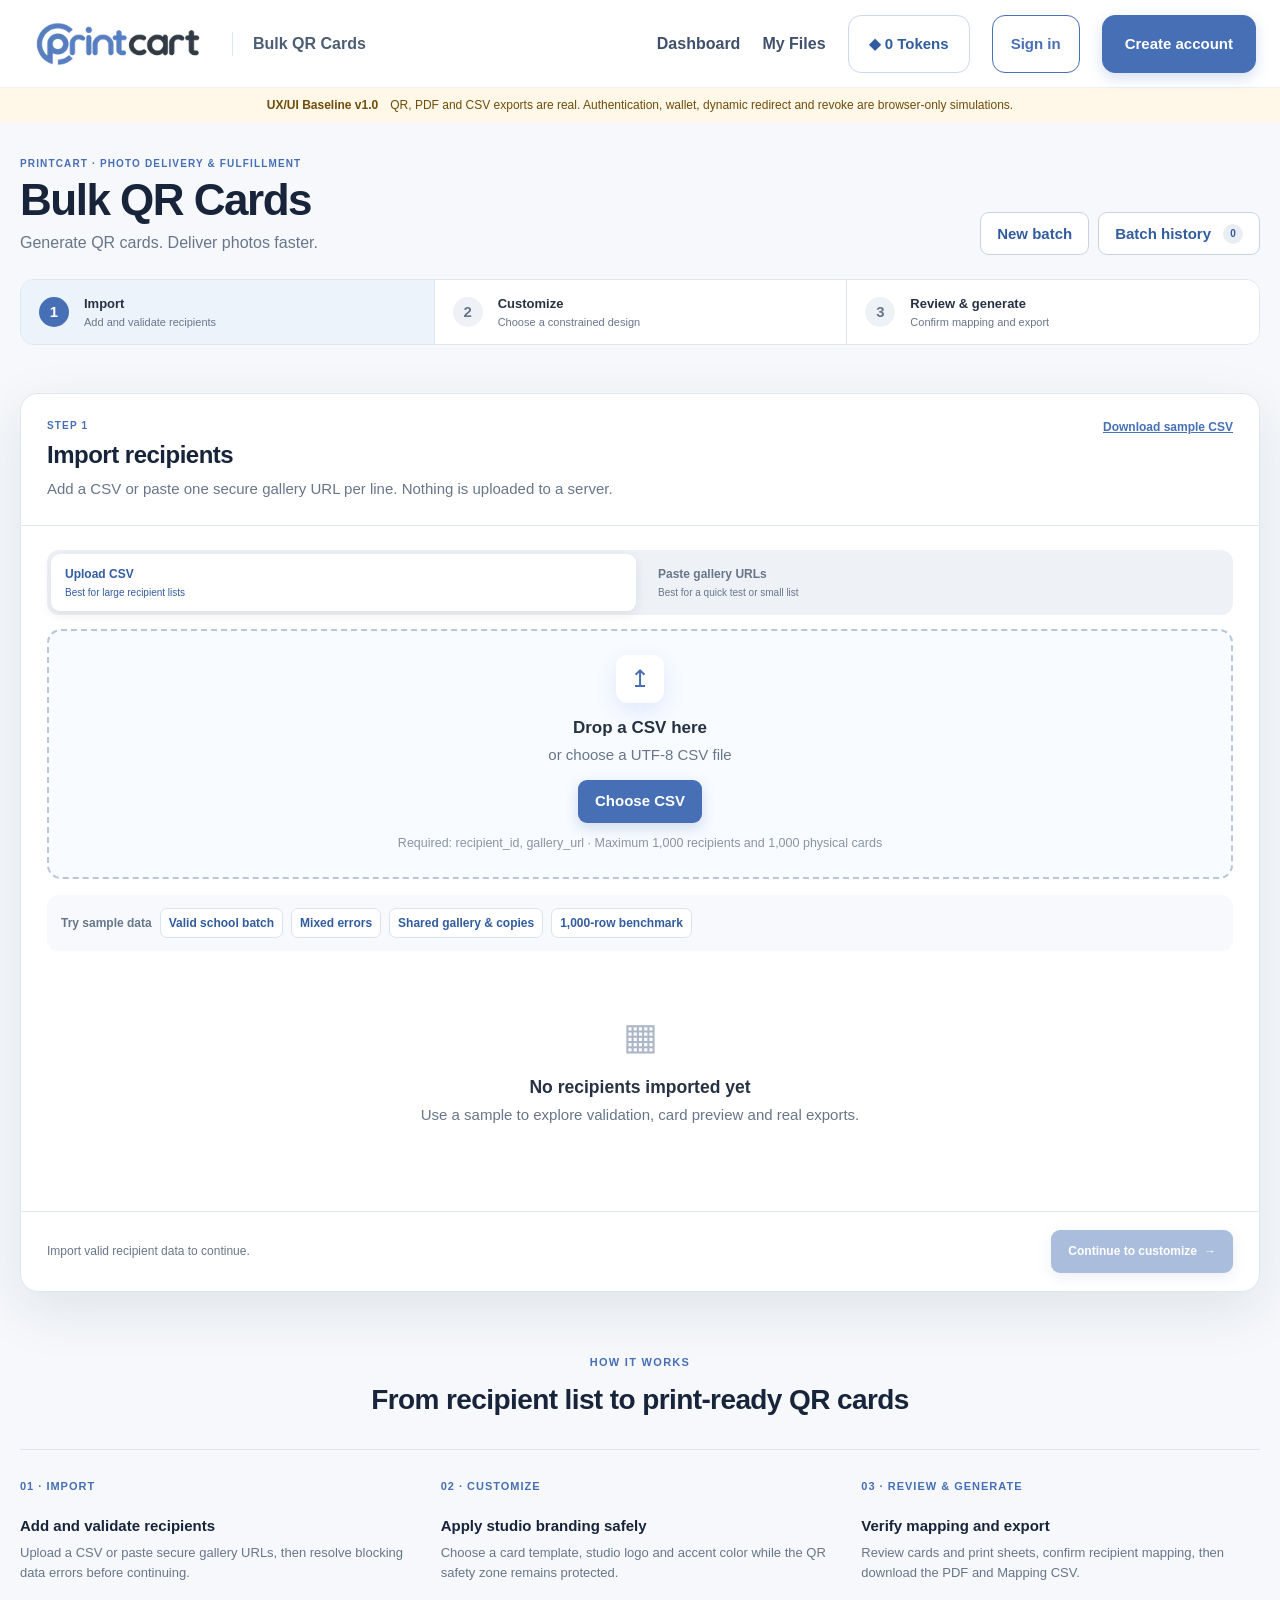
==== commit 30196695: "Refine Bulk QR Cards UAT usability" ====
--- a/bulk-qr-cards/index.html
+++ b/bulk-qr-cards/index.html
@@ -78,6 +78,7 @@
         <div class="validation-callout" id="validationCallout" role="status"><div><strong id="validationTitle">Validation complete</strong><p id="validationMessage"></p></div><button class="btn compact secondary" id="showErrorsBtn" type="button">Review errors</button></div>
         <div class="table-toolbar"><div class="filter-tabs" role="group" aria-label="Filter recipients"><button class="active" type="button" data-filter="all">All <span id="allCount">0</span></button><button type="button" data-filter="valid">Valid <span id="validCount">0</span></button><button type="button" data-filter="error">Errors <span id="errorCount">0</span></button></div><div><button class="btn compact secondary" id="addRowBtn" type="button">Add row</button><button class="btn compact secondary" id="errorsCsvBtn" type="button" disabled>Download errors CSV</button></div></div>
         <div class="table-scroll"><table class="data-table"><thead><tr><th scope="col">Row</th><th scope="col">Recipient ID</th><th scope="col">Gallery URL</th><th scope="col">Name / group</th><th scope="col">Label</th><th scope="col">Copies</th><th scope="col">Sort</th><th scope="col">Status</th><th scope="col"><span class="sr-only">Actions</span></th></tr></thead><tbody id="recipientRows"></tbody></table></div>
+        <div class="table-pagination" id="tablePagination"><label for="rowPageSize">Rows per page<select id="rowPageSize"><option value="20">20</option><option value="50">50</option></select></label><span id="rowPageStatus" role="status">Page 1 of 1</span><div><button class="btn compact secondary" id="previousRowsBtn" type="button">Previous</button><button class="btn compact secondary" id="nextRowsBtn" type="button">Next</button></div></div>
         <p class="table-note" id="rowLimitNote"></p>
       </div>
       <div class="section-actions"><span id="importGate">Import valid recipient data to continue.</span><button class="btn primary" id="toCustomizeBtn" type="button" disabled>Continue to customize <span aria-hidden="true">→</span></button></div>
@@ -123,7 +124,7 @@
     </section>
   </main>
 
-  <dialog id="generateDialog"><form method="dialog" class="dialog-card"><button class="dialog-close" id="dialogCloseBtn" type="button" aria-label="Close">×</button><p class="step-label">SIMULATED COST CONFIRMATION</p><h2>Generate this batch?</h2><dl><div><dt>Physical cards</dt><dd id="dialogCards">0</dd></div><div><dt>Estimated cost</dt><dd id="dialogCost">25 demo tokens</dd></div><div><dt>Demo wallet</dt><dd>1,200 tokens</dd></div></dl><p>No token is charged. Production must call an idempotent wallet ledger only after explicit confirmation.</p><div class="generation-progress" id="generationProgress" aria-live="polite" hidden><div><strong id="progressLabel">Preparing export…</strong><span id="progressCount">0 / 0</span></div><progress id="progressBar" max="1" value="0"></progress></div><p class="dialog-error" id="dialogError" role="alert" aria-live="assertive" hidden></p><div class="dialog-actions"><button class="btn secondary" id="cancelGenerateBtn" type="button">Cancel</button><button class="btn primary" id="confirmGenerateBtn" value="default" type="button">Confirm &amp; generate</button></div></form></dialog>
+  <dialog id="generateDialog"><form method="dialog" class="dialog-card"><button class="dialog-close" id="dialogCloseBtn" type="button" aria-label="Close">×</button><p class="step-label">SIMULATED COST CONFIRMATION</p><h2>Generate this batch?</h2><dl><div><dt>Physical cards</dt><dd id="dialogCards">0</dd></div><div><dt>Estimated cost</dt><dd id="dialogCost">25 demo tokens</dd></div><div><dt>Shared wallet balance</dt><dd id="dialogWalletBalance">0 tokens</dd></div></dl><p id="dialogWalletNote">No token is charged. Production must call an idempotent wallet ledger only after explicit confirmation.</p><div class="generation-progress" id="generationProgress" aria-live="polite" hidden><div><strong id="progressLabel">Preparing export…</strong><span id="progressCount">0 / 0</span></div><progress id="progressBar" max="1" value="0"></progress></div><p class="dialog-error" id="dialogError" role="alert" aria-live="assertive" hidden></p><div class="dialog-actions"><button class="btn secondary" id="cancelGenerateBtn" type="button">Cancel</button><button class="btn primary" id="confirmGenerateBtn" value="default" type="button">Confirm &amp; generate</button></div></form></dialog>
 
   <dialog id="walletDialog"><form method="dialog" class="dialog-card"><button class="dialog-close" value="cancel" aria-label="Close">×</button><p class="step-label">DEMO ONLY</p><h2>Shared Token Wallet</h2><p>This balance is a visual placeholder for the existing Printcart wallet. The prototype never deducts tokens.</p><button class="btn primary full" value="cancel">Got it</button></form></dialog>
   <dialog id="accountDialog"><form class="dialog-card auth-dialog" id="accountForm"><button class="dialog-close" id="closeAccountDialog" type="button" aria-label="Close">×</button><p class="step-label">PRINTCART ACCOUNT</p><h2 id="accountDialogTitle">Sign in</h2><p id="accountDialogCopy">Your current Bulk QR Cards work will stay open.</p><div class="auth-tabs" role="tablist"><button id="accountSignInTab" type="button" role="tab" aria-selected="true">Sign in</button><button id="accountCreateTab" type="button" role="tab" aria-selected="false">Create account</button></div><label class="auth-field" id="accountNameField" hidden><span>Name</span><input id="accountName" type="text" autocomplete="name"></label><label class="auth-field"><span>Email</span><input id="accountEmail" type="email" autocomplete="email" required></label><label class="auth-field"><span>Password</span><input id="accountPassword" type="password" autocomplete="current-password" minlength="8" required></label><button class="auth-forgot" id="accountForgot" type="button">Forgot password?</button><label class="auth-field" id="accountConfirmField" hidden><span>Confirm password</span><input id="accountPasswordConfirm" type="password" autocomplete="new-password" minlength="8"></label><label class="auth-check" id="accountTermsField" hidden><input id="accountTerms" type="checkbox"><span>I understand this creates a browser-only demo account. Use test information only.</span></label><p class="auth-status" id="accountStatus" role="status"></p><button class="btn primary auth-submit" id="accountSubmit" type="submit">Sign in</button><p class="auth-note">Shared Header UI v1.0 · Uses the same browser demo account and Shared Token Wallet as other Printcart tools.</p></form></dialog>
--- a/bulk-qr-cards/app.css
+++ b/bulk-qr-cards/app.css
@@ -24,7 +24,12 @@
 .auth-dialog{width:min(540px,calc(100vw - 32px))}.auth-tabs{display:flex;gap:4px;margin:17px 0 12px;padding:4px;border-radius:10px;background:#edf1f6}.auth-tabs button{flex:1;padding:10px;border:0;border-radius:7px;background:transparent;color:var(--muted);font-weight:750}.auth-tabs button[aria-selected="true"]{background:#fff;color:var(--blue);box-shadow:0 1px 4px rgba(35,54,78,.1)}.auth-field{display:grid;gap:5px;margin:10px 0;text-align:left}.auth-field span{color:var(--muted);font-size:12px;font-weight:700}.auth-field input{width:100%;height:46px;padding:9px 11px;border:1px solid var(--line);border-radius:9px}.auth-forgot{display:block;margin-left:auto;padding:2px;border:0;background:transparent;color:var(--blue);font-size:12px;font-weight:750}.auth-check{display:flex;align-items:flex-start;gap:8px;margin:10px 0;color:var(--muted);font-size:12px}.auth-status{min-height:18px;margin:6px 0;color:var(--red);font-size:12px}.auth-submit{width:100%;margin-top:6px}.auth-note{margin-top:13px!important;padding-top:12px;border-top:1px solid var(--line);color:var(--muted);font-size:12px}
 @media(max-width:980px){.app-header nav{gap:12px}.header-link{font-size:14px}.wallet,.auth-link{min-height:46px;padding-inline:12px;font-size:13px}.brand-logo{width:174px}.header-tool-name{font-size:13px}}
 @media(max-width:800px){.app-header-inner{width:calc(100% - 24px)}.header-link,.header-brand-divider,.header-tool-name{display:none}.app-header nav{gap:8px}}
-@media(max-width:520px){.app-header,.app-header-inner{height:70px}.app-header-inner{gap:10px}.brand-logo{width:146px}.wallet{padding-inline:8px;font-size:0}.wallet strong{font-size:13px}.auth-link{min-height:42px;padding-inline:10px;font-size:12px}.auth-link.primary{display:none}.avatar{width:38px;height:38px}.account-menu{position:fixed;right:12px;top:64px}}
+@media(max-width:520px){.app-header,.app-header-inner{height:70px}.app-header-inner{gap:6px}.app-header nav{gap:5px}.brand-logo{width:122px}.wallet{min-height:42px;padding-inline:7px;font-size:0}.wallet strong{font-size:12px}.auth-link{min-height:42px;padding-inline:8px;font-size:11px}.auth-link.primary{display:inline-flex;padding-inline:9px}.avatar{width:38px;height:38px}.account-menu{position:fixed;right:12px;top:64px}}
+@media(max-width:360px){.brand-logo{width:108px}.auth-link{padding-inline:6px;font-size:10px}.auth-link.primary{padding-inline:7px}}
+
+/* Bulk data readability and pagination — Shared Header UI v1.0 UAT refinements. */
+.data-table th{font-size:11px}.data-table td,.data-table input{font-size:12px}.cell-error{font-size:11px;line-height:1.35}.table-note{font-size:12px}.btn.compact{font-size:12px}.filter-tabs button{font-size:12px}.sample-strip{font-size:12px}.table-pagination{display:flex;align-items:center;justify-content:flex-end;gap:14px;margin:12px 26px 0;color:var(--muted);font-size:12px}.table-pagination label{display:flex;align-items:center;gap:8px}.table-pagination select{min-height:34px;padding:4px 28px 4px 9px;border:1px solid var(--line);border-radius:8px;background:#fff}.table-pagination>div{display:flex;gap:7px}.price-box.insufficient{border-color:#e5b2b2;background:var(--red-soft)}.price-box.insufficient strong{color:var(--red)}
+@media(max-width:700px){.table-pagination{align-items:stretch;flex-direction:column;margin-inline:16px}.table-pagination>div{display:grid;grid-template-columns:1fr 1fr}.table-pagination .btn{width:100%}}
 
 /* Shared Printcart guidance pattern: aligned with AI Artwork Upscaler's How It Works section. */
 .how{margin-top:58px}.section-title{text-align:center}.section-title span{color:var(--blue);font-size:11px;font-weight:850;letter-spacing:1.3px}.section-title h2{margin:7px 0 0;color:var(--navy);font-size:28px;letter-spacing:-.6px}.how-grid{display:grid;grid-template-columns:repeat(3,1fr);gap:22px;margin-top:28px;padding-top:24px;border-top:1px solid var(--line)}.how-grid article{padding-right:12px}.how-grid b{color:var(--blue);font-size:11px;letter-spacing:1px}.how-grid h3{margin:18px 0 6px;color:var(--navy);font-size:15px}.how-grid p{margin:0;color:var(--muted);font-size:13px}
